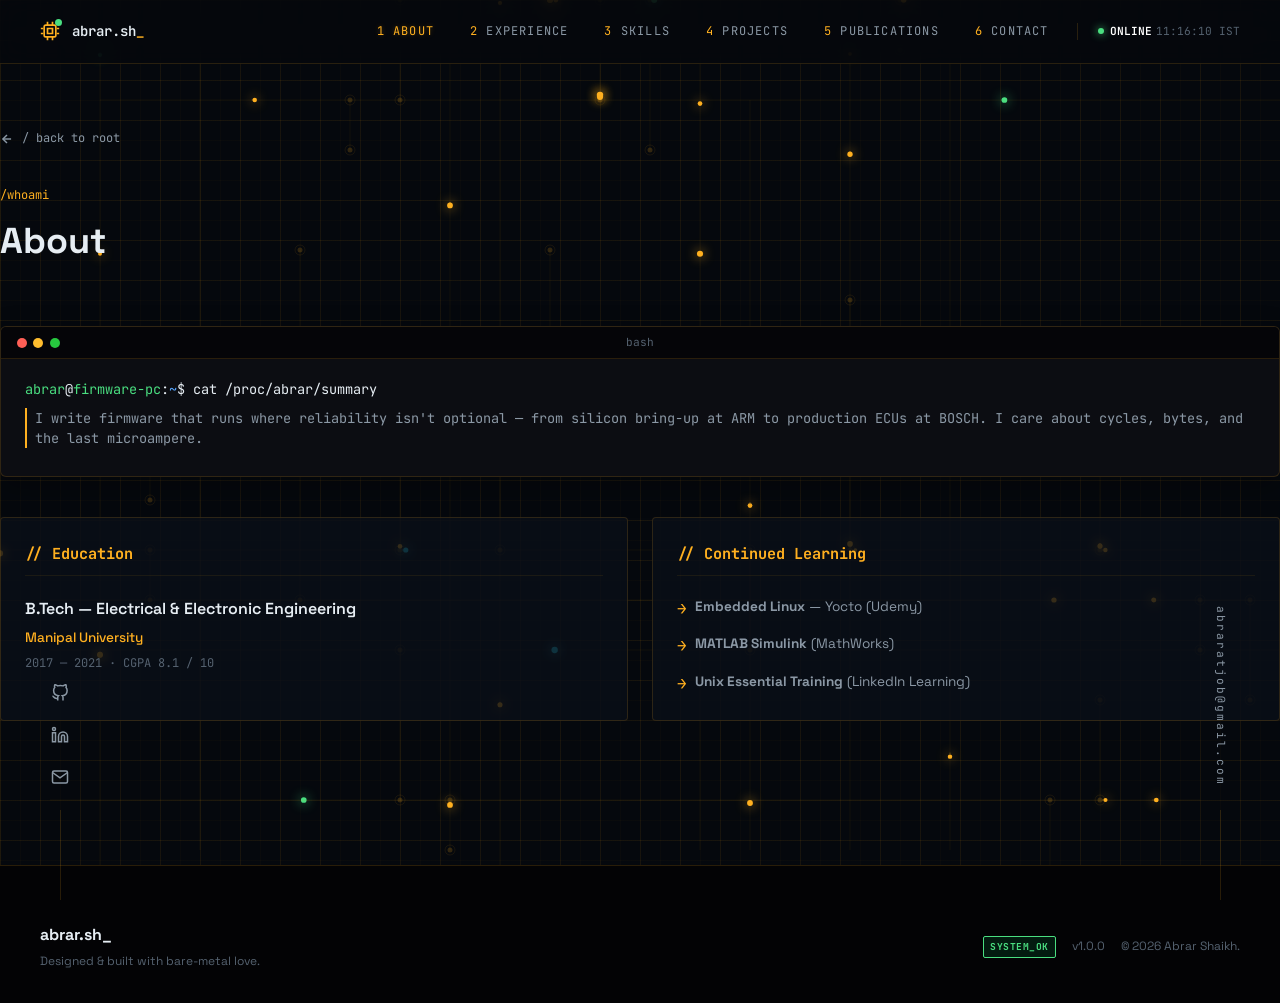
==== about.html @ f0fb4484 "Initial commit: Portfolio website for Abrar Shaikh - Semiconductor-themed dark portfolio with amber/" ====
<!DOCTYPE html>
<html lang="en">
<head>
    <meta charset="UTF-8">
    <meta name="viewport" content="width=device-width, initial-scale=1.0">
    <title>About | Abrar Shaikh</title>
    <!-- Google Fonts -->
    <link rel="preconnect" href="https://fonts.googleapis.com">
    <link rel="preconnect" href="https://fonts.gstatic.com" crossorigin>
    <link href="https://fonts.googleapis.com/css2?family=JetBrains+Mono:wght@300;400;500;600;700&family=Space+Grotesk:wght@300;400;500;600;700&display=swap" rel="stylesheet">
    <link rel="stylesheet" href="styles.css">
</head>
<body class="dark-theme">
    <!-- Full-Screen Semiconductor Canvas Background -->
    <canvas id="background-canvas"></canvas>
    <div class="grid-overlay"></div>
    <div class="pcb-grid-fine"></div>

    <!-- Status Bar -->
    <div class="status-bar">
        <div class="status-left">
            <span class="pulse-led green"></span>
            <span>SYSTEM STATUS: RUNNING (CORE_VERIFY_OK)</span>
        </div>
        <div class="status-right">
            <span>ARM_ARCH_CORTEX_V10A: ACTIVE</span>
        </div>
    </div>

    <!-- Pinned Side Panels (GitHub / LinkedIn / Email) -->
    <div class="social-side-panel left">
        <a href="https://github.com/AbrarShaikh" target="_blank" rel="noopener noreferrer" title="GitHub">
            <svg viewBox="0 0 24 24" fill="none" stroke="currentColor" stroke-width="2"><path d="M9 19c-5 1.5-5-2.5-7-3m14 6v-3.87a3.37 3.37 0 0 0-.94-2.61c3.14-.35 6.44-1.54 6.44-7A5.44 5.44 0 0 0 20 4.77 5.07 5.07 0 0 0 19.91 1S18.73.65 16 2.48a13.38 13.38 0 0 0-7 0C6.27.65 5.09 1 5.09 1A5.07 5.07 0 0 0 5 4.77a5.44 5.44 0 0 0-1.5 3.78c0 5.42 3.3 6.61 6.44 7A3.37 3.37 0 0 0 9 18.13V22"></path></svg>
        </a>
        <a href="https://www.linkedin.com/in/abrar-shaikh-m/" target="_blank" rel="noopener noreferrer" title="LinkedIn">
            <svg viewBox="0 0 24 24" fill="none" stroke="currentColor" stroke-width="2"><path d="M16 8a6 6 0 0 1 6 6v7h-4v-7a2 2 0 0 0-2-2 2 2 0 0 0-2 2v7h-4v-7a6 6 0 0 1 6-6z"></path><rect x="2" y="9" width="4" height="12"></rect><circle cx="4" cy="4" r="2"></circle></svg>
        </a>
        <a href="mailto:abraratjob@gmail.com" title="Email">
            <svg viewBox="0 0 24 24" fill="none" stroke="currentColor" stroke-width="2"><path d="M4 4h16c1.1 0 2 .9 2 2v12c0 1.1-.9 2-2 2H4c-1.1 0-2-.9-2-2V6c0-1.1.9-2 2-2z"></path><polyline points="22,6 12,13 2,6"></polyline></svg>
        </a>
        <div class="vertical-line"></div>
    </div>
    <div class="social-side-panel right">
        <a href="mailto:abraratjob@gmail.com" class="vertical-text">abraratjob@gmail.com</a>
        <div class="vertical-line"></div>
    </div>

    <!-- Sticky Navbar -->
    <header class="navbar">
        <div class="nav-container">
            <a href="index.html" class="nav-logo">
                <span class="logo-icon-wrap">
                    <svg class="logo-icon" width="20" height="20" viewBox="0 0 24 24" fill="none" stroke="currentColor" stroke-width="2" style="color: var(--accent-gold);">
                        <rect x="5" y="5" width="14" height="14" rx="2"></rect>
                        <path d="M9 9h6v6H9z"></path>
                        <path d="M9 1v4M15 1v4M9 19v4M15 19v4M20 9h3M20 15h3M1 9h3M1 15h3"></path>
                    </svg>
                </span>
                <span>abrar.sh<span class="underscore-blink">_</span></span>
            </a>
            
            <nav class="nav-links">
                <a href="about.html" class="active"><span class="nav-num">1</span> ABOUT</a>
                <a href="experience.html"><span class="nav-num">2</span> EXPERIENCE</a>
                <a href="skills.html"><span class="nav-num">3</span> SKILLS</a>
                <a href="projects.html"><span class="nav-num">4</span> PROJECTS</a>
                <a href="publications.html"><span class="nav-num">5</span> PUBLICATIONS</a>
                <a href="contact.html"><span class="nav-num">6</span> CONTACT</a>
                <div class="nav-status">
                    <span class="pulse-led green" style="width:6px; height:6px;"></span>
                    <span style="font-weight:600; color: #ffffff;">ONLINE</span>
                </div>
                <span class="nav-clock" id="nav-clock">00:00:00 IST</span>
            </nav>

            <button class="mobile-menu-toggle" id="mobile-toggle" aria-label="Toggle Menu">
                <span></span>
                <span></span>
                <span></span>
            </button>
        </div>
    </header>

    <!-- Mobile Navigation Drawer -->
    <div class="mobile-drawer" id="mobile-drawer">
        <nav class="mobile-nav-links">
            <a href="about.html" class="active"><span class="nav-num">1</span> ABOUT</a>
            <a href="experience.html"><span class="nav-num">2</span> EXPERIENCE</a>
            <a href="skills.html"><span class="nav-num">3</span> SKILLS</a>
            <a href="projects.html"><span class="nav-num">4</span> PROJECTS</a>
            <a href="publications.html"><span class="nav-num">5</span> PUBLICATIONS</a>
            <a href="contact.html"><span class="nav-num">6</span> CONTACT</a>
        </nav>
    </div>

    <!-- Main Container -->
    <main class="container section-padding">
        <!-- Back Link -->
        <div class="back-link-container">
            <a href="index.html" class="back-link">
                <!-- Arrow Left SVG -->
                <svg class="back-icon" width="14" height="14" viewBox="0 0 24 24" fill="none" stroke="currentColor" stroke-width="2.5"><line x1="19" y1="12" x2="5" y2="12"></line><polyline points="12 19 5 12 12 5"></polyline></svg>
                <span>/ back to root</span>
            </a>
        </div>

        <div class="page-header">
            <span class="page-tag">/whoami</span>
            <h1 class="page-title">About</h1>
        </div>

        <!-- Terminal Bio -->
        <div class="terminal-panel">
            <div class="terminal-header">
                <div class="terminal-buttons">
                    <span class="terminal-btn close"></span>
                    <span class="terminal-btn minimize"></span>
                    <span class="terminal-btn expand"></span>
                </div>
                <span class="terminal-title">bash</span>
            </div>
            <div class="terminal-body">
                <div class="terminal-line prompt">
                    <span class="usr">abrar</span>@<span class="host">firmware-pc</span>:<span class="dir">~</span>$ cat /proc/abrar/summary
                </div>
                <div class="terminal-line output">
                    I write firmware that runs where reliability isn't optional — from silicon bring-up at ARM to production ECUs at BOSCH. I care about cycles, bytes, and the last microampere.
                </div>
            </div>
        </div>

        <!-- Grid for Education and Continued Learning -->
        <div class="about-grid">
            <!-- Education -->
            <div class="about-card">
                <h3 class="about-card-title">// Education</h3>
                <div class="about-card-body">
                    <div class="edu-item">
                        <div class="edu-degree">B.Tech — Electrical & Electronic Engineering</div>
                        <div class="edu-university">Manipal University</div>
                        <div class="edu-meta">2017 — 2021 · CGPA 8.1 / 10</div>
                    </div>
                </div>
            </div>

            <!-- Continued Learning -->
            <div class="about-card">
                <h3 class="about-card-title">// Continued Learning</h3>
                <div class="about-card-body">
                    <ul class="learning-list">
                        <li>
                            <span class="list-bullet">→</span>
                            <span class="list-text"><strong>Embedded Linux</strong> — Yocto (Udemy)</span>
                        </li>
                        <li>
                            <span class="list-bullet">→</span>
                            <span class="list-text"><strong>MATLAB Simulink</strong> (MathWorks)</span>
                        </li>
                        <li>
                            <span class="list-bullet">→</span>
                            <span class="list-text"><strong>Unix Essential Training</strong> (LinkedIn Learning)</span>
                        </li>
                    </ul>
                </div>
            </div>
        </div>
    </main>

    <!-- Footer -->
    <footer class="site-footer">
        <div class="container footer-container">
            <div>
                <span class="footer-logo">abrar.sh_</span>
                <p style="margin-top: 0.25rem;">Designed & built with bare-metal love.</p>
            </div>
            <div class="footer-status-group">
                <span class="footer-status-badge">SYSTEM_OK</span>
                <span>v1.0.0</span>
                <p>&copy; 2026 Abrar Shaikh.</p>
            </div>
        </div>
    </footer>

    <!-- Scripts -->
    <script src="app.js"></script>
</body>
</html>
---- styles.css ----
/* Abrar Shaikh - Exact replica theme stylesheet */

:root {
    /* ── Core Backgrounds ── */
    --bg-primary: #05080d;
    --bg-secondary: #0a0f18;
    --bg-tertiary: #0f1826;
    --bg-panel: linear-gradient(180deg, var(--bg-secondary) 0%, var(--bg-primary) 100%);
    --bg-card: rgba(10, 15, 24, 0.82);
    --bg-card-hover: rgba(15, 24, 38, 0.95);
    --grid-line: rgba(255, 176, 32, 0.06);

    /* ── Border System ── */
    --border-color: rgba(255, 176, 32, 0.15);
    --border-color-hover: rgba(255, 176, 32, 0.35);
    --border-line: rgba(255, 176, 32, 0.15);
    --border-line-strong: rgba(255, 176, 32, 0.35);

    /* ── Text ── */
    --text-primary: #e6edf3;
    --text-secondary: #8b98a5;
    --text-muted: #556270;
    --text-muted-dim: #394552;

    /* ── Accent: Amber / Gold (primary) ── */
    --accent-amber: #ffb020;          /* reference alias */
    --accent-gold: #ffb020;           /* legacy alias (same value) */
    --accent-gold-glow: rgba(255, 176, 32, 0.30);
    --accent-amber-glow: rgba(255, 176, 32, 0.30);

    /* ── Accent: Green (secondary) ── */
    --accent-green: #4ade80;          /* reference uses tailwind green-400 */
    --accent-green-glow: rgba(74, 222, 128, 0.25);
    --accent-cyan: #22d3ee;
    --accent-red: #ff3b30;

    /* ── Fonts ── */
    --font-heading: 'Space Grotesk', -apple-system, BlinkMacSystemFont, sans-serif;
    --font-body: 'Space Grotesk', -apple-system, BlinkMacSystemFont, sans-serif;
    --font-mono: 'JetBrains Mono', monospace;

    /* ── Layout ── */
    --nav-height: 70px;
    --status-height: 32px;
    --transition-speed: 0.2s;
}

/* Global Reset */
*, *::before, *::after {
    box-sizing: border-box;
    margin: 0;
    padding: 0;
}

html {
    scroll-behavior: smooth;
    font-size: 16px;
    -webkit-text-size-adjust: 100%;
}

body {
    background-color: var(--bg-primary);
    color: var(--text-primary);
    font-family: var(--font-body);
    line-height: 1.6;
    overflow-x: hidden;
    min-height: 100vh;
    -webkit-font-smoothing: antialiased;
    -moz-osx-font-smoothing: grayscale;
}

/* Match the target's reset: links inherit typography without browser underlines. */
a {
    color: inherit;
    text-decoration: inherit;
}

/* Background Canvas */
#background-canvas {
    position: fixed;
    top: 0;
    left: 0;
    width: 100vw;
    height: 100vh;
    z-index: -2;
    pointer-events: none;
    background-color: var(--bg-primary);
}

/* PCB dual-layer grid (matches reference) */
.grid-overlay,
.pcb-grid {
    position: fixed;
    top: 0;
    left: 0;
    width: 100%;
    height: 100%;
    background-image:
        linear-gradient(to right, var(--grid-line) 1px, transparent 1px),
        linear-gradient(to bottom, var(--grid-line) 1px, transparent 1px);
    background-size: 40px 40px;
    z-index: -1;
    pointer-events: none;
}

.pcb-grid-fine {
    position: fixed;
    top: 0;
    left: 0;
    width: 100%;
    height: 100%;
    background-image:
        linear-gradient(to right,  rgba(255, 176, 32, 0.022) 1px, transparent 1px),
        linear-gradient(to bottom, rgba(255, 176, 32, 0.022) 1px, transparent 1px);
    background-size: 20px 20px;
    z-index: -1;
    pointer-events: none;
}

/* Container */
.container {
    width: 100%;
    max-width: 1280px;
    margin: 0 auto;
    padding: 0 1.5rem;
    position: relative;
    z-index: 10;
}

@media (min-width: 1024px) {
    .container {
        padding-left: 2.5rem;
        padding-right: 2.5rem;
    }
}

.section-padding {
    padding: 4rem 0;
}

/* Header Status Bar */
.status-bar {
    display: none;
    height: var(--status-height);
    background-color: #030305;
    border-bottom: 1px solid var(--border-color);
    justify-content: space-between;
    align-items: center;
    padding: 0 1.5rem;
    font-family: var(--font-mono);
    font-size: 0.65rem;
    color: var(--text-secondary);
    position: relative;
    z-index: 1000;
}

.status-left, .status-right {
    display: flex;
    align-items: center;
    gap: 0.5rem;
}

.pulse-led {
    width: 7px;
    height: 7px;
    border-radius: 50%;
    display: inline-block;
}

.pulse-led.green {
    background-color: var(--accent-green);
    box-shadow: 0 0 8px var(--accent-green);
    animation: led-pulse 2s infinite ease-in-out;
}

@keyframes led-pulse {
    0%, 100% { opacity: 0.5; }
    50% { opacity: 1; }
}

/* Navbar */
.navbar {
    position: sticky;
    top: 0;
    width: 100%;
    height: 4rem;
    background-color: rgba(5, 8, 13, 0.82);
    backdrop-filter: blur(12px);
    -webkit-backdrop-filter: blur(12px);
    border-bottom: 1px solid var(--border-color);
    z-index: 999;
}

.nav-container {
    max-width: 1280px;
    height: 100%;
    margin: 0 auto;
    padding: 0 1.5rem;
    display: flex;
    justify-content: space-between;
    align-items: center;
}

@media (min-width: 1024px) {
    .nav-container {
        padding-left: 2.5rem;
        padding-right: 2.5rem;
    }
}

.nav-logo {
    display: flex;
    align-items: center;
    gap: 0.75rem;
    font-family: var(--font-mono);
    font-size: 0.875rem;
    font-weight: 600;
    letter-spacing: 0;
    color: var(--text-primary);
}

.nav-logo-img {
    height: 32px;
    width: auto;
}

/* ── Logo Icon Animation ── */
.logo-icon-wrap {
    display: flex;
    align-items: center;
    justify-content: center;
    position: relative;
}

/* Green dot at upper right corner */
.logo-icon-wrap::before {
    content: '';
    position: absolute;
    top: -2px;
    right: -2px;
    width: 7px;
    height: 7px;
    background-color: var(--accent-green);
    border-radius: 50%;
    animation: green-dot-pulse 1.5s steps(1) infinite;
    z-index: 2;
}

@keyframes green-dot-pulse {
    0%, 32% {
        opacity: 0.2;
        box-shadow: 0 0 2px rgba(74, 222, 128, 0.2);
    }
    33%, 65% {
        opacity: 0.6;
        box-shadow: 0 0 8px rgba(74, 222, 128, 0.5);
    }
    66%, 100% {
        opacity: 1;
        box-shadow: 0 0 14px rgba(74, 222, 128, 0.9), 0 0 22px rgba(74, 222, 128, 0.5);
    }
}

.logo-icon-wrap .logo-icon {
    position: relative;
    z-index: 1;
}

/* ── Underscore 3-step blink animation ── */
.nav-logo .underscore-blink {
    color: var(--accent-gold);
    animation: underscore-blink 1.5s steps(1) infinite;
}

@keyframes underscore-blink {
    0%, 32% {
        opacity: 0.2;
        text-shadow: none;
    }
    33%, 65% {
        opacity: 0.6;
        text-shadow: 0 0 6px rgba(255, 176, 32, 0.4);
    }
    66%, 100% {
        opacity: 1;
        text-shadow: 0 0 10px rgba(255, 176, 32, 0.7), 0 0 18px rgba(255, 176, 32, 0.3);
    }
}

.logo-icon {
    color: var(--accent-gold);
}

.nav-logo .highlight {
    color: var(--accent-gold);
}

.nav-links {
    display: flex;
    gap: 0.25rem;
    align-items: center;
}

.nav-links a {
    font-family: var(--font-mono);
    font-size: 0.75rem;
    letter-spacing: 0.1em;
    padding: 0.5rem 1rem;
    color: var(--text-secondary);
    transition: color var(--transition-speed);
}

.nav-links a:hover, .nav-links a.active {
    color: var(--accent-gold);
    text-shadow: 0 0 5px var(--accent-gold-glow);
}

.nav-num {
    color: var(--accent-gold);
}

.nav-status {
    display: flex;
    align-items: center;
    gap: 0.4rem;
    font-family: var(--font-mono);
    font-size: 0.7rem;
    color: var(--text-secondary);
    border-left: 1px solid var(--border-color);
    padding-left: 1.25rem;
    margin-left: 0.5rem;
}

.nav-clock {
    font-family: var(--font-mono);
    font-size: 0.7rem;
    color: var(--text-muted);
}

@media (max-width: 850px) {
    .nav-status, .nav-clock {
        display: none;
    }
}

.mobile-menu-toggle {
    display: none;
    flex-direction: column;
    justify-content: space-between;
    width: 20px;
    height: 14px;
    background: transparent;
    border: none;
    cursor: pointer;
    z-index: 1001;
}

.mobile-menu-toggle span {
    width: 100%;
    height: 2px;
    background-color: var(--text-primary);
}

@media (max-width: 768px) {
    .mobile-menu-toggle {
        display: flex;
    }
    .nav-links {
        display: none;
    }
}

.mobile-drawer {
    position: fixed;
    top: var(--nav-height);
    left: 0;
    width: 100%;
    height: calc(100vh - var(--nav-height));
    background-color: var(--bg-primary);
    border-bottom: 1px solid var(--border-color);
    z-index: 998;
    transform: translateY(-100%);
    opacity: 0;
    pointer-events: none;
    transition: transform var(--transition-speed) ease, opacity var(--transition-speed) ease;
    padding: 2rem 1.5rem;
}

.mobile-drawer.open {
    transform: translateY(0);
    opacity: 1;
    pointer-events: auto;
}

.mobile-nav-links {
    display: flex;
    flex-direction: column;
    gap: 1.5rem;
}

.mobile-nav-links a {
    font-family: var(--font-mono);
    font-size: 1.1rem;
    color: var(--text-secondary);
}

.mobile-nav-links a:hover {
    color: var(--accent-gold);
}

/* Landing Page Hero (Concise & Replica) */
.hero-layout {
    display: grid;
    grid-template-columns: 1.2fr 1fr;
    gap: 2.5rem;
    align-items: center;
    margin-top: 3rem;
}

@media (max-width: 992px) {
    .hero-layout {
        grid-template-columns: 1fr;
        gap: 3rem;
    }
}

.boot-loader-line {
    font-family: var(--font-mono);
    font-size: 0.85rem;
    color: var(--accent-green);
    margin-bottom: 0.75rem;
}

.location-tag {
    font-family: var(--font-mono);
    font-size: 0.75rem;
    color: var(--text-muted);
    margin-bottom: 1rem;
    letter-spacing: 0.5px;
}

.profile-title-large {
    font-family: var(--font-heading);
    font-size: 4.5rem;
    font-weight: 700;
    line-height: 0.95;
    margin-bottom: 1rem;
    letter-spacing: -1.5px;
}

@media (max-width: 768px) {
    .profile-title-large {
        font-size: 3.5rem;
    }
}

.profile-title-large span.highlight-gold {
    color: var(--accent-gold);
    text-shadow: 0 0 15px rgba(255, 176, 0, 0.15);
}

.profile-subtext {
    font-size: 1.125rem;
    color: var(--text-secondary);
    line-height: 1.75rem;
    margin-bottom: 2rem;
    max-width: 580px;
}

.profile-subtext span.highlight-white {
    color: var(--accent-amber);
    font-weight: 400;
}

.profile-subtext span.highlight-green {
    color: var(--accent-green);
}

/* Buttons */
.cta-group {
    display: flex;
    gap: 1rem;
    align-items: center;
    margin-bottom: 2.5rem;
}

.btn-solid-gold {
    background-color: var(--accent-gold);
    color: var(--bg-primary);
    border: none;
    border-radius: 0;
    padding: 0.75rem 1.5rem;
    font-family: var(--font-mono);
    font-size: 13px;
    font-weight: 600;
    cursor: pointer;
    display: inline-flex;
    align-items: center;
    gap: 10px;
    letter-spacing: 1px;
    text-transform: uppercase;
    clip-path: polygon(0 0, calc(100% - 10px) 0, 100% 10px, 100% 100%, 10px 100%, 0 calc(100% - 10px));
    transition: all 0.3s;
}

.btn-solid-gold:hover {
    transform: translateY(-2px);
    box-shadow: 0 6px 18px rgba(255, 176, 0, 0.5);
    background-color: #ffbe26;
}

.btn-outline-gold {
    background-color: transparent;
    color: var(--accent-amber);
    border: 1px solid var(--border-line-strong);
    border-radius: 0;
    padding: 0.75rem 1.5rem;
    font-family: var(--font-mono);
    font-size: 13px;
    font-weight: 500;
    cursor: pointer;
    display: inline-flex;
    align-items: center;
    gap: 10px;
    letter-spacing: 1px;
    text-transform: uppercase;
    transition: all 0.3s;
}

.btn-outline-gold:hover {
    background-color: rgba(255, 176, 0, 0.05);
    transform: translateY(-2px);
}

.hero-socials {
    display: flex;
    gap: 1.25rem;
}

.hero-socials a {
    color: var(--text-secondary);
    display: flex;
    align-items: center;
    justify-content: center;
    transition: color var(--transition-speed);
}

.hero-socials a:hover {
    color: var(--accent-gold);
}

.hero-socials svg {
    width: 18px;
    height: 18px;
}

/* Landing metrics grid */
.metrics-row {
    display: flex;
    gap: 2rem;
    margin-top: 3.5rem;
    border-top: 1px solid var(--border-color);
    padding-top: 2rem;
    flex-wrap: wrap;
}

.metric-item {
    flex: 1;
    min-width: 110px;
}

.metric-num {
    font-family: var(--font-mono);
    font-size: 1.5rem;
    font-weight: 700;
    color: var(--accent-gold);
    margin-bottom: 0.25rem;
    display: block;
}

.metric-label {
    font-family: var(--font-mono);
    font-size: 9px;
    color: var(--text-secondary);
    text-transform: uppercase;
    letter-spacing: 1px;
    line-height: 1.3;
    display: block;
}

/* Right Column: Semiconductor Canvas Slot */
.chip-visualizer-container {
    width: 100%;
    height: 360px;
    display: flex;
    align-items: center;
    justify-content: center;
    position: relative;
}

#chip-canvas {
    width: 100%;
    height: 100%;
}

/* Explore Card Deck Section */
.explore-section {
    margin-top: 5rem;
    border-top: 0;
    padding-top: 0;
}

.explore-title {
    font-family: var(--font-mono);
    font-size: 0.8rem;
    color: var(--accent-gold);
    margin-bottom: 1.5rem;
    letter-spacing: 1px;
}

.explore-grid {
    display: grid;
    grid-template-columns: repeat(6, 1fr);
    gap: 0.75rem;
}

@media (max-width: 992px) {
    .explore-grid {
        grid-template-columns: repeat(3, 1fr);
    }
}

@media (max-width: 600px) {
    .explore-grid {
        grid-template-columns: 1fr 1fr;
    }
}

.explore-card {
    background-color: var(--bg-card);
    border: 1px solid var(--border-color);
    border-radius: 4px;
    padding: 1.25rem 1rem;
    transition: all var(--transition-speed) ease;
    display: flex;
    flex-direction: column;
    gap: 0.5rem;
    cursor: pointer;
}

.explore-card:hover {
    border-color: var(--accent-gold);
    background-color: var(--bg-card-hover);
    transform: translateY(-3px);
    box-shadow: 0 6px 16px rgba(255, 176, 0, 0.05);
}

.card-num {
    font-family: var(--font-mono);
    font-size: 10px;
    color: var(--accent-gold);
}

.card-icon {
    width: 14px;
    height: 14px;
    color: var(--text-muted);
}

.card-title {
    font-family: var(--font-mono);
    font-size: 0.875rem;
    font-weight: 600;
}

.card-desc {
    font-family: var(--font-mono);
    font-size: 10px;
    color: var(--text-muted);
    line-height: 1.625;
}

/* Subpage Common Header */
.page-header {
    margin-bottom: 3.5rem;
}

.page-tag {
    font-family: var(--font-mono);
    font-size: 0.75rem;
    color: var(--accent-gold);
    display: block;
    margin-bottom: 0.5rem;
}

.page-title {
    font-size: 2.25rem;
}

/* Button general */
.btn {
    display: inline-flex;
    align-items: center;
    justify-content: center;
    padding: 0.6rem 1.25rem;
    font-family: var(--font-heading);
    font-size: 0.85rem;
    border-radius: 4px;
    cursor: pointer;
    transition: all 0.2s;
    border: none;
}

.btn-primary {
    background-color: var(--accent-gold);
    color: #030305;
    box-shadow: 0 4px 12px var(--accent-gold-glow);
    font-weight: 600;
}

.btn-primary:hover {
    transform: translateY(-2px);
    box-shadow: 0 6px 16px rgba(255, 176, 0, 0.4);
    background-color: #ffbe26;
}

.btn-secondary {
    background-color: transparent;
    color: #ffffff;
    border: 1px solid var(--border-color);
}

.btn-secondary:hover {
    background-color: var(--border-color);
    border-color: var(--accent-gold);
    transform: translateY(-2px);
}

/* Experience timeline */
.timeline {
    position: relative;
    max-width: 900px;
    margin: 0 auto;
}

.timeline::before {
    content: '';
    position: absolute;
    top: 0;
    bottom: 0;
    left: 120px;
    width: 1px;
    background-color: var(--border-color);
}

@media (max-width: 768px) {
    .timeline::before {
        left: 20px;
    }
}

.timeline-item {
    position: relative;
    margin-bottom: 3rem;
    display: flex;
    gap: 2.5rem;
}

@media (max-width: 768px) {
    .timeline-item {
        flex-direction: column;
        gap: 0.5rem;
        padding-left: 45px;
    }
}

.timeline-date {
    width: 100px;
    min-width: 100px;
    text-align: right;
    font-family: var(--font-mono);
    font-size: 0.75rem;
    color: var(--accent-gold);
    padding-top: 1.25rem;
}

@media (max-width: 768px) {
    .timeline-date {
        text-align: left;
        width: auto;
        min-width: 0;
    }
}

.timeline-dot {
    position: absolute;
    left: 116px;
    top: 1.35rem;
    width: 9px;
    height: 9px;
    border-radius: 50%;
    background-color: var(--bg-primary);
    border: 2px solid var(--accent-gold);
    box-shadow: 0 0 8px var(--accent-gold);
    z-index: 2;
}

@media (max-width: 768px) {
    .timeline-dot {
        left: 16px;
        top: 0.25rem;
    }
}

.timeline-content {
    flex: 1;
    background-color: var(--bg-card);
    border: 1px solid var(--border-color);
    border-radius: 4px;
    padding: 1.5rem;
    box-shadow: 0 4px 15px rgba(0, 0, 0, 0.1);
    transition: transform var(--transition-speed), border-color var(--transition-speed);
}

.timeline-content:hover {
    transform: translateY(-3px);
    border-color: var(--accent-gold);
    background-color: var(--bg-card-hover);
}

.timeline-header {
    display: flex;
    justify-content: space-between;
    border-bottom: 1px solid rgba(255, 255, 255, 0.05);
    padding-bottom: 0.75rem;
    margin-bottom: 1rem;
}

.timeline-role {
    font-size: 1.1rem;
    font-weight: 600;
}

.timeline-company {
    font-size: 0.85rem;
    color: var(--accent-gold);
    font-weight: 500;
}

.timeline-loc {
    font-family: var(--font-mono);
    font-size: 0.7rem;
    color: var(--accent-green);
}

.timeline-bullets {
    list-style-type: none;
    display: flex;
    flex-direction: column;
    gap: 0.5rem;
}

.timeline-bullets li {
    font-size: 0.85rem;
    color: var(--text-secondary);
    position: relative;
    padding-left: 1rem;
}

.timeline-bullets li::before {
    content: '→';
    position: absolute;
    left: 0;
    color: var(--accent-gold);
    font-family: var(--font-mono);
}

/* Education Box */
.edu-box {
    margin-top: 4rem;
    max-width: 900px;
    margin-left: auto;
    margin-right: auto;
}

.edu-box h3 {
    font-size: 1.2rem;
    margin-bottom: 1.5rem;
    border-bottom: 1px solid var(--border-color);
    padding-bottom: 0.5rem;
}

.edu-card {
    background-color: var(--bg-card);
    border: 1px solid var(--border-color);
    border-radius: 4px;
    padding: 1.5rem;
}

.edu-header {
    display: flex;
    justify-content: space-between;
    margin-bottom: 0.5rem;
}

.edu-degree {
    font-size: 1.05rem;
    font-weight: 600;
}

.edu-university {
    color: var(--accent-gold);
    font-weight: 500;
    font-size: 0.85rem;
}

.edu-date {
    font-family: var(--font-mono);
    font-size: 0.75rem;
    color: var(--accent-gold);
}

.edu-details {
    font-size: 0.8rem;
    color: var(--text-secondary);
}

/* Skills Filter Panel */
.skill-filters {
    display: flex;
    justify-content: center;
    gap: 0.75rem;
    margin-bottom: 3rem;
    flex-wrap: wrap;
}

.filter-btn {
    background-color: var(--bg-secondary);
    border: 1px solid var(--border-color);
    color: var(--text-secondary);
    padding: 0.45rem 1.15rem;
    border-radius: 4px;
    cursor: pointer;
    font-family: var(--font-mono);
    font-size: 0.75rem;
    transition: all 0.2s;
}

.filter-btn:hover, .filter-btn.active {
    background-color: var(--accent-gold);
    color: #030305;
    border-color: var(--accent-gold);
    box-shadow: 0 0 10px var(--accent-gold-glow);
}

.skills-grid {
    display: grid;
    grid-template-columns: repeat(auto-fill, minmax(340px, 1fr));
    gap: 1.25rem;
}

.skill-card {
    background-color: var(--bg-card);
    border: 1px solid var(--border-color);
    border-radius: 4px;
    padding: 1.5rem;
    transition: all var(--transition-speed) ease;
}

.skill-card:hover {
    border-color: var(--accent-gold);
    background-color: var(--bg-card-hover);
}

.skill-card-icon {
    width: 28px;
    height: 28px;
    color: var(--accent-gold);
    margin-bottom: 1rem;
}

.skill-card h3 {
    font-size: 1.05rem;
    margin-bottom: 0.75rem;
}

.skill-tags {
    display: flex;
    flex-wrap: wrap;
    gap: 0.4rem;
}

.skill-badge {
    font-family: var(--font-mono);
    font-size: 0.65rem;
    padding: 0.2rem 0.5rem;
    background-color: rgba(255, 255, 255, 0.02);
    border: 1px solid rgba(255, 255, 255, 0.04);
    border-radius: 3px;
    color: var(--text-secondary);
}

.skill-badge.highlight-glow {
    color: var(--accent-gold);
    border-color: rgba(255, 176, 0, 0.3);
    background-color: rgba(255, 176, 0, 0.02);
}

/* Projects grid (legacy, kept for compatibility) */
.projects-grid {
    display: grid;
    grid-template-columns: repeat(auto-fill, minmax(360px, 1fr));
    gap: 1.5rem;
}

/* ── Section Header (e.g. </> // 04) ── */
.section-header {
    display: flex;
    align-items: center;
    gap: 0.75rem;
    margin-bottom: 1rem;
}
.section-header-icon {
    font-family: var(--font-mono);
    font-size: 0.85rem;
    color: var(--accent-gold);
}
.section-header-num {
    font-family: var(--font-mono);
    font-size: 0.85rem;
    color: var(--accent-gold);
}
.section-header-line {
    flex: 1;
    height: 1px;
    background: var(--border-line-strong);
    max-width: 120px;
}

/* ── Page path label (e.g. /section_04/) ── */
.page-path-label {
    font-family: var(--font-mono);
    font-size: 0.7rem;
    color: var(--text-muted);
    text-align: right;
    margin-bottom: 0.5rem;
}

/* ── Entry Card (horizontal project/publication card) ── */
.entries-list {
    display: flex;
    flex-direction: column;
    gap: 1.5rem;
    margin-top: 1rem;
}

.entry-card {
    display: grid;
    grid-template-columns: 1fr 260px;
    gap: 1.5rem;
    background-color: var(--bg-card);
    border: 1px solid var(--border-color);
    border-radius: 4px;
    padding: 2rem 2rem;
    transition: border-color var(--transition-speed), background-color var(--transition-speed);
    position: relative;
}

.entry-card:hover {
    border-color: var(--accent-gold);
    background-color: var(--bg-card-hover);
}

@media (max-width: 900px) {
    .entry-card {
        grid-template-columns: 1fr;
    }
}

.entry-left {
    display: flex;
    flex-direction: column;
    gap: 0.5rem;
}

.entry-label {
    font-family: var(--font-mono);
    font-size: 0.7rem;
    color: var(--accent-gold);
    letter-spacing: 1px;
}

.entry-title {
    font-size: 1.75rem;
    font-weight: 700;
    color: var(--text-primary);
    line-height: 1.2;
}

/* ── Entry Title Link (GitHub) ── */
.entry-title-link {
    display: flex;
    align-items: center;
    gap: 0.5rem;
    text-decoration: none;
    transition: all 0.25s ease;
}

.entry-title-link .entry-title {
    transition: color 0.25s ease, text-shadow 0.25s ease;
}

.entry-title-link .entry-link-icon {
    width: 18px;
    height: 18px;
    opacity: 0;
    transform: translateX(-8px);
    transition: opacity 0.25s ease, transform 0.25s ease, color 0.25s ease;
    color: var(--accent-gold);
}

.entry-title-link:hover .entry-title {
    color: var(--accent-gold);
    text-shadow: 0 0 15px rgba(255, 176, 32, 0.3);
}

.entry-title-link:hover .entry-link-icon {
    opacity: 1;
    transform: translateX(0);
}

.entry-desc-green {
    font-family: var(--font-body);
    font-size: 0.9rem;
    color: var(--accent-green);
    margin-top: 0.25rem;
}

.entry-desc {
    font-size: 0.85rem;
    color: var(--text-secondary);
    line-height: 1.7;
    margin-top: 0.25rem;
}

.entry-tags {
    display: flex;
    flex-wrap: wrap;
    gap: 0.5rem;
    margin-top: 0.75rem;
}

.entry-tag {
    font-family: var(--font-mono);
    font-size: 0.65rem;
    padding: 0.3rem 0.7rem;
    background-color: transparent;
    border: 1px solid var(--accent-gold);
    border-radius: 3px;
    color: #ffffff;
    transition: all 0.25s ease;
    cursor: default;
}

.entry-tag:hover {
    background-color: rgba(255, 176, 32, 0.12);
    border-color: #ffbe26;
    color: #ffffff;
    text-shadow: 0 0 6px rgba(255, 176, 32, 0.4);
    box-shadow: 0 0 10px rgba(255, 176, 32, 0.15), inset 0 0 6px rgba(255, 176, 32, 0.08);
    transform: translateY(-1px);
}

/* ── Entry Right (stat/visual area) ── */
.entry-right {
    display: flex;
    flex-direction: column;
    align-items: center;
    justify-content: center;
    position: relative;
    min-height: 120px;
}

.entry-stat-number {
    font-family: var(--font-mono);
    font-size: 2.75rem;
    font-weight: 700;
    color: var(--accent-gold);
    text-shadow: 0 0 30px rgba(255, 176, 32, 0.3);
    line-height: 1;
}

.entry-stat-number.green {
    color: var(--accent-green);
    text-shadow: 0 0 30px rgba(74, 222, 128, 0.3);
}

.entry-stat-label {
    font-family: var(--font-mono);
    font-size: 0.6rem;
    color: var(--text-muted);
    letter-spacing: 2px;
    text-transform: uppercase;
    margin-top: 0.35rem;
}

.entry-stat-sub {
    font-family: var(--font-mono);
    font-size: 1.1rem;
    color: var(--accent-gold);
    margin-top: 0.1rem;
}

/* ── Journal Link (hover animation) ── */
.journal-link {
    color: var(--accent-green);
    text-decoration: none;
    position: relative;
    font-weight: 500;
    transition: color 0.3s ease, text-shadow 0.3s ease;
}

.journal-link::after {
    content: '';
    position: absolute;
    bottom: -2px;
    left: 0;
    width: 0;
    height: 1px;
    background-color: var(--accent-green);
    transition: width 0.3s ease;
}

.journal-link:hover {
    color: #6ee7a0;
    text-shadow: 0 0 8px rgba(74, 222, 128, 0.5), 0 0 20px rgba(74, 222, 128, 0.2);
}

.journal-link:hover::after {
    width: 100%;
}

/* Small sparkline/chart placeholder in entry-right */
.entry-sparkline {
    width: 160px;
    height: 50px;
    margin-bottom: 0.5rem;
    opacity: 0.5;
}

.project-card {
    background-color: var(--bg-card);
    border: 1px solid var(--border-color);
    border-radius: 4px;
    padding: 1.5rem;
    display: flex;
    flex-direction: column;
    height: 100%;
    transition: all var(--transition-speed) ease;
}

.project-card:hover {
    border-color: var(--accent-gold);
    background-color: var(--bg-card-hover);
    transform: translateY(-3px);
}

.project-header {
    display: flex;
    justify-content: space-between;
    align-items: center;
    margin-bottom: 1rem;
}

.project-icon {
    width: 28px;
    height: 28px;
    color: var(--accent-gold);
}

.project-date {
    font-family: var(--font-mono);
    font-size: 0.65rem;
    color: var(--text-muted);
}

.project-title {
    font-size: 1.15rem;
    margin-bottom: 0.5rem;
}

.project-desc {
    font-size: 0.8rem;
    color: var(--text-secondary);
    margin-bottom: 1rem;
}

.project-details {
    margin-bottom: 1.25rem;
    flex: 1;
}

.project-details ul {
    list-style: none;
    display: flex;
    flex-direction: column;
    gap: 0.4rem;
}

.project-details li {
    font-size: 0.8rem;
    color: var(--text-secondary);
    position: relative;
    padding-left: 0.85rem;
}

.project-details li::before {
    content: '▪';
    position: absolute;
    left: 0;
    color: var(--accent-gold);
    font-size: 0.5rem;
    top: 1px;
}

.project-footer {
    display: flex;
    justify-content: space-between;
    align-items: center;
    border-top: 1px solid rgba(255, 255, 255, 0.05);
    padding-top: 1rem;
}

.project-tech {
    display: flex;
    flex-wrap: wrap;
    gap: 0.35rem;
}

.project-tech span {
    font-family: var(--font-mono);
    font-size: 0.6rem;
    background-color: rgba(255, 255, 255, 0.02);
    border: 1px solid rgba(255, 255, 255, 0.04);
    padding: 0.15rem 0.35rem;
    border-radius: 2px;
    color: var(--text-secondary);
}

.project-link {
    display: inline-flex;
    align-items: center;
    gap: 0.35rem;
    font-family: var(--font-mono);
    font-size: 0.7rem;
    color: var(--text-secondary);
    transition: color 0.2s;
}

.project-link svg {
    width: 14px;
    height: 14px;
}

.project-link:hover {
    color: var(--accent-gold);
}

/* Oscilloscope / Dashboard */
.dashboard-grid {
    display: grid;
    grid-template-columns: 1.8fr 1fr;
    gap: 1.5rem;
}

@media (max-width: 992px) {
    .dashboard-grid {
        grid-template-columns: 1fr;
    }
}

.oscilloscope-card {
    background-color: #030406;
    border: 1px solid var(--border-color);
    border-radius: 4px;
    display: flex;
    flex-direction: column;
    overflow: hidden;
}

.scope-header {
    height: 40px;
    background-color: #08090d;
    border-bottom: 1px solid var(--border-color);
    display: flex;
    justify-content: space-between;
    align-items: center;
    padding: 0 1rem;
    font-family: var(--font-mono);
    font-size: 0.75rem;
}

.scope-status {
    display: flex;
    align-items: center;
    gap: 0.4rem;
}

.scope-status-text {
    color: var(--accent-gold);
}

.scope-freq-display {
    color: var(--accent-gold);
}

.canvas-container {
    background-color: #010204;
    position: relative;
    width: 100%;
    height: 320px;
}

#oscilloscope-canvas {
    position: absolute;
    top: 0;
    left: 0;
    width: 100%;
    height: 100%;
}

.scope-footer {
    height: 32px;
    background-color: #08090d;
    border-top: 1px solid var(--border-color);
    display: flex;
    justify-content: space-between;
    align-items: center;
    padding: 0 1rem;
    font-family: var(--font-mono);
    font-size: 0.65rem;
    color: var(--text-muted);
}

.dashboard-sidebar {
    display: flex;
    flex-direction: column;
    gap: 1.25rem;
}

.control-panel, .register-panel {
    background-color: var(--bg-card);
    border: 1px solid var(--border-color);
    border-radius: 4px;
    padding: 1.25rem;
}

.control-panel h3, .register-panel h3 {
    font-size: 0.95rem;
    margin-bottom: 0.75rem;
    border-bottom: 1px solid rgba(255, 255, 255, 0.05);
    padding-bottom: 0.4rem;
}

.control-group {
    margin-bottom: 1rem;
}

.control-group label {
    display: block;
    font-family: var(--font-mono);
    font-size: 0.7rem;
    color: var(--text-secondary);
    margin-bottom: 0.35rem;
}

.scope-select {
    width: 100%;
    background-color: #030406;
    color: var(--text-primary);
    border: 1px solid var(--border-color);
    padding: 0.45rem;
    border-radius: 4px;
    font-family: var(--font-body);
    font-size: 0.8rem;
    outline: none;
    cursor: pointer;
}

.control-row {
    display: grid;
    grid-template-columns: 1fr 1fr;
    gap: 0.75rem;
}

.scope-slider {
    width: 100%;
    -webkit-appearance: none;
    appearance: none;
    height: 4px;
    border-radius: 2px;
    background: #14161f;
    outline: none;
}

.scope-slider::-webkit-slider-thumb {
    -webkit-appearance: none;
    appearance: none;
    width: 12px;
    height: 12px;
    border-radius: 50%;
    background: var(--accent-gold);
    cursor: pointer;
    box-shadow: 0 0 4px var(--accent-gold);
}

.control-actions {
    display: flex;
    gap: 0.5rem;
}

.btn-small {
    padding: 0.35rem 0.75rem;
    font-size: 0.7rem;
    flex: 1;
}

.register-header {
    display: flex;
    justify-content: space-between;
    align-items: center;
}

.register-state {
    font-family: var(--font-mono);
    font-size: 0.6rem;
    color: var(--accent-green);
    background-color: rgba(0, 230, 118, 0.1);
    padding: 0.05rem 0.3rem;
    border-radius: 2px;
    border: 1px solid rgba(0, 230, 118, 0.15);
}

.register-grid {
    display: grid;
    grid-template-columns: 1fr 1fr;
    gap: 0.5rem;
    margin-top: 1rem;
}

.reg-item {
    background-color: #030406;
    border: 1px solid rgba(255, 255, 255, 0.02);
    border-radius: 4px;
    padding: 0.4rem 0.6rem;
    display: flex;
    flex-direction: column;
    gap: 0.1rem;
}

.reg-name {
    font-family: var(--font-mono);
    font-size: 0.6rem;
    color: var(--text-muted);
}

.reg-val {
    font-family: var(--font-mono);
    font-size: 0.8rem;
    color: var(--accent-green);
    transition: color 0.1s;
}

.reg-val.changed {
    color: var(--accent-gold);
    text-shadow: 0 0 6px var(--accent-gold-glow);
}

/* Contact page COM monitor */
.contact-grid {
    display: grid;
    grid-template-columns: 1fr 1.1fr;
    gap: 1.5rem;
}

@media (max-width: 992px) {
    .contact-grid {
        grid-template-columns: 1fr;
    }
}

.serial-console-card {
    background-color: var(--bg-card);
    border: 1px solid var(--border-color);
    border-radius: 4px;
    overflow: hidden;
}

.console-tab-header {
    height: 36px;
    background-color: #08090d;
    border-bottom: 1px solid rgba(255, 176, 0, 0.1);
    display: flex;
    align-items: center;
    padding: 0 1rem;
    justify-content: space-between;
}

.console-dot-group {
    display: flex;
    gap: 0.35rem;
}

.console-dot-group .dot {
    width: 7px;
    height: 7px;
    border-radius: 50%;
}

.console-dot-group .dot.red { background-color: var(--accent-red); }
.console-dot-group .dot.yellow { background-color: var(--accent-gold); }
.console-dot-group .dot.green { background-color: var(--accent-green); }

.console-tab-title {
    font-family: var(--font-mono);
    font-size: 0.7rem;
    color: var(--text-muted);
}

.connection-status {
    font-family: var(--font-mono);
    font-size: 0.6rem;
    padding: 0.05rem 0.3rem;
    border-radius: 2px;
    font-weight: 700;
}

.connection-status.connected {
    color: var(--accent-green);
    background-color: rgba(0, 230, 118, 0.1);
    border: 1px solid rgba(0, 230, 118, 0.15);
}

.serial-form {
    padding: 1.25rem;
}

.form-settings-row {
    display: grid;
    grid-template-columns: 1fr 1fr;
    gap: 0.75rem;
    margin-bottom: 1rem;
}

.settings-col label {
    display: block;
    font-family: var(--font-mono);
    font-size: 0.65rem;
    color: var(--text-muted);
    margin-bottom: 0.3rem;
}

.console-select, .console-input, .console-textarea {
    width: 100%;
    background-color: #030406;
    color: var(--text-primary);
    border: 1px solid var(--border-color);
    border-radius: 4px;
    padding: 0.5rem 0.75rem;
    font-family: var(--font-body);
    font-size: 0.8rem;
    outline: none;
    transition: border-color 0.2s;
}

.console-input:focus, .console-textarea:focus, .console-select:focus {
    border-color: var(--accent-gold);
}

.console-textarea {
    resize: none;
    font-family: var(--font-mono);
}

.serial-form .form-group {
    margin-bottom: 1rem;
}

.serial-form label {
    display: block;
    font-family: var(--font-mono);
    font-size: 0.7rem;
    color: var(--text-secondary);
    margin-bottom: 0.3rem;
}

.btn-console {
    width: 100%;
    padding: 0.75rem;
    font-family: var(--font-mono);
}

.serial-monitor-card {
    background-color: #010204;
    border: 1px solid var(--border-color);
    border-radius: 4px;
    display: flex;
    flex-direction: column;
    min-height: 380px;
}

.monitor-header {
    height: 36px;
    background-color: #08090d;
    border-bottom: 1px solid rgba(255, 176, 0, 0.05);
    display: flex;
    justify-content: space-between;
    align-items: center;
    padding: 0 1rem;
}

.monitor-header h3 {
    font-family: var(--font-mono);
    font-size: 0.75rem;
    color: var(--text-muted);
}

.btn-clear-mon {
    background: transparent;
    border: 1px solid rgba(255, 255, 255, 0.1);
    color: var(--text-muted);
    font-family: var(--font-mono);
    font-size: 0.6rem;
    padding: 0.15rem 0.4rem;
    border-radius: 3px;
    cursor: pointer;
}

.btn-clear-mon:hover {
    color: var(--accent-gold);
    border-color: var(--accent-gold);
}

.monitor-body {
    flex: 1;
    padding: 1rem;
    font-family: var(--font-mono);
    font-size: 0.7rem;
    color: var(--accent-green);
    overflow-y: auto;
    display: flex;
    flex-direction: column;
    gap: 0.35rem;
}

.monitor-line.system {
    color: var(--text-muted);
}

.monitor-line.tx-data {
    color: var(--accent-gold);
}

.monitor-footer {
    height: 28px;
    background-color: #08090d;
    border-top: 1px solid rgba(255, 176, 0, 0.05);
    display: flex;
    justify-content: space-between;
    align-items: center;
    padding: 0 1rem;
    font-family: var(--font-mono);
    font-size: 0.6rem;
    color: var(--text-muted);
}

.contact-info-list {
    margin-top: 1.5rem;
    background-color: var(--bg-card);
    border: 1px solid var(--border-color);
    border-radius: 4px;
    padding: 1.25rem;
}

.contact-info-list h3 {
    font-size: 0.95rem;
    margin-bottom: 0.75rem;
}

.contact-info-item {
    display: flex;
    align-items: center;
    gap: 0.75rem;
    font-family: var(--font-mono);
    font-size: 0.8rem;
    margin-bottom: 0.5rem;
    color: var(--text-secondary);
}

.contact-info-item svg {
    width: 14px;
    height: 14px;
    color: var(--accent-gold);
}

.contact-info-item a:hover {
    color: var(--accent-gold);
}

/* Footer */
.site-footer {
    border-top: 1px solid var(--border-color);
    background-color: #030305;
    padding: 3.5rem 0 2rem;
    color: var(--text-muted);
    font-size: 0.75rem;
    margin-top: 5rem;
}

.footer-container {
    display: flex;
    justify-content: space-between;
    align-items: center;
    flex-wrap: wrap;
    gap: 1.5rem;
}

.footer-logo {
    font-family: var(--font-heading);
    font-size: 1rem;
    font-weight: 700;
    color: var(--text-primary);
}

.footer-logo .highlight {
    color: var(--accent-gold);
}

@media (max-width: 768px) {
    .footer-container {
        flex-direction: column;
        text-align: center;
    }
}

/* Pinned Side Panels */
.social-side-panel {
    position: fixed;
    bottom: 0;
    display: flex;
    flex-direction: column;
    align-items: center;
    gap: 1.5rem;
    z-index: 100;
    width: 40px;
}
.social-side-panel.left {
    left: 2.5rem;
}
.social-side-panel.right {
    right: 2.5rem;
}
.social-side-panel a {
    color: var(--text-secondary);
    transition: color var(--transition-speed), transform var(--transition-speed);
    display: flex;
    align-items: center;
    justify-content: center;
}
.social-side-panel a:hover {
    color: var(--accent-gold);
    transform: translateY(-3px);
}
.social-side-panel svg {
    width: 18px;
    height: 18px;
}
.social-side-panel .vertical-line {
    width: 1px;
    height: 90px;
    background-color: var(--border-color);
}
.social-side-panel .vertical-text {
    font-family: var(--font-mono);
    font-size: 0.7rem;
    letter-spacing: 2px;
    writing-mode: vertical-rl;
    text-decoration: none;
    color: var(--text-secondary);
    transition: color var(--transition-speed);
}
.social-side-panel .vertical-text:hover {
    color: var(--accent-gold);
}
@media (max-width: 1080px) {
    .social-side-panel {
        display: none;
    }
}

/* Back to root link */
.back-link-container {
    margin-bottom: 2rem;
}
.back-link {
    display: inline-flex;
    align-items: center;
    gap: 0.5rem;
    font-family: var(--font-mono);
    font-size: 0.75rem;
    color: var(--text-secondary);
    text-decoration: none;
    transition: color var(--transition-speed);
}
.back-link:hover {
    color: var(--accent-gold);
}
.back-icon {
    transition: transform var(--transition-speed) ease;
}
.back-link:hover .back-icon {
    transform: translateX(-4px);
}

/* CPU Visualizer & Console */
.cpu-console-buttons {
    display: flex;
    justify-content: center;
    gap: 0.5rem;
    margin-top: 1rem;
    background-color: rgba(12, 13, 18, 0.5);
    border: 1px solid var(--border-color);
    border-radius: 4px;
    padding: 0.25rem;
    width: fit-content;
    margin-left: auto;
    margin-right: auto;
}
.btn-cpu-toggle {
    background: transparent;
    border: none;
    color: var(--text-secondary);
    font-family: var(--font-mono);
    font-size: 0.7rem;
    padding: 0.5rem 1rem;
    cursor: pointer;
    border-radius: 3px;
    transition: all var(--transition-speed);
    text-transform: uppercase;
    letter-spacing: 0.5px;
}
.btn-cpu-toggle.active {
    background-color: var(--accent-gold);
    color: #030305;
    font-weight: 700;
}
.btn-cpu-toggle:hover:not(.active) {
    color: var(--accent-gold);
    background-color: rgba(255, 176, 0, 0.05);
}
.cpu-mode-desc {
    margin-left: auto;
    margin-right: auto;
    margin-top: 0.5rem;
    font-family: var(--font-mono);
    font-size: 0.65rem;
    color: var(--text-muted);
    text-align: center;
    letter-spacing: 0.5px;
}
.live-logs-container {
    background-color: rgba(3, 3, 5, 0.85);
    border: 1px solid var(--border-color);
    border-radius: 4px;
    width: 100%;
    margin-bottom: 1rem;
    font-family: var(--font-mono);
    font-size: 0.7rem;
    overflow: hidden;
    height: 72px;
    display: none;
    flex-direction: column;
    justify-content: flex-end;
    padding: 0.5rem;
    box-sizing: border-box;
    box-shadow: inset 0 0 10px rgba(0,0,0,0.8);
}
.live-logs-container.active {
    display: flex;
}
.log-line {
    line-height: 1.3;
    opacity: 0;
    transform: translateY(5px);
    animation: log-fade-in 0.2s forwards ease-out;
}
.log-line.ok {
    color: var(--accent-green);
}
.log-line.warn {
    color: var(--accent-gold);
}
@keyframes log-fade-in {
    to {
        opacity: 1;
        transform: translateY(0);
    }
}

/* Terminal Panel */
.terminal-panel {
    background-color: #0c0d12;
    border: 1px solid var(--border-color);
    border-radius: 6px;
    overflow: hidden;
    margin-bottom: 2.5rem;
    box-shadow: 0 10px 30px rgba(0, 0, 0, 0.3);
}
.terminal-header {
    background-color: #050508;
    border-bottom: 1px solid var(--border-color);
    padding: 0.65rem 1rem;
    display: flex;
    align-items: center;
    position: relative;
}
.terminal-buttons {
    display: flex;
    gap: 0.4rem;
}
.terminal-btn {
    width: 10px;
    height: 10px;
    border-radius: 50%;
    display: inline-block;
}
.terminal-btn.close { background-color: #ff5f56; }
.terminal-btn.minimize { background-color: #ffbd2e; }
.terminal-btn.expand { background-color: #27c93f; }
.terminal-title {
    position: absolute;
    left: 50%;
    transform: translateX(-50%);
    font-family: var(--font-mono);
    font-size: 0.7rem;
    color: var(--text-muted);
}
.terminal-body {
    padding: 1.25rem 1.5rem;
    font-family: var(--font-mono);
    font-size: 0.85rem;
    line-height: 1.5;
}
.terminal-line {
    margin-bottom: 0.5rem;
}
.terminal-line.prompt {
    color: var(--text-primary);
}
.terminal-line.prompt .usr { color: var(--accent-green); }
.terminal-line.prompt .host { color: var(--accent-green); }
.terminal-line.prompt .dir { color: #58a6ff; }
.terminal-line.output {
    color: var(--text-secondary);
    padding-left: 0.5rem;
    border-left: 2px solid var(--accent-gold);
}

/* About Grid */
.about-grid {
    display: grid;
    grid-template-columns: 1fr 1fr;
    gap: 1.5rem;
    margin-top: 2rem;
}
@media (max-width: 768px) {
    .about-grid {
        grid-template-columns: 1fr;
    }
}
.about-card {
    background-color: var(--bg-card);
    border: 1px solid var(--border-color);
    border-radius: 4px;
    padding: 1.5rem;
    transition: border-color var(--transition-speed), background-color var(--transition-speed);
}
.about-card:hover {
    border-color: var(--accent-gold);
    background-color: var(--bg-card-hover);
}
.about-card-title {
    font-family: var(--font-mono);
    font-size: 0.95rem;
    color: var(--accent-gold);
    margin-bottom: 1.25rem;
    border-bottom: 1px solid rgba(255, 176, 0, 0.08);
    padding-bottom: 0.5rem;
}
.edu-item {
    display: flex;
    flex-direction: column;
    gap: 0.35rem;
}
.edu-degree {
    font-size: 1rem;
    font-weight: 600;
    color: var(--text-primary);
}
.edu-university {
    color: var(--accent-gold);
    font-size: 0.85rem;
    font-weight: 500;
}
.edu-meta {
    font-family: var(--font-mono);
    font-size: 0.75rem;
    color: var(--text-muted);
}
.learning-list {
    list-style: none;
    display: flex;
    flex-direction: column;
    gap: 0.75rem;
}
.learning-list li {
    display: flex;
    align-items: flex-start;
    gap: 0.5rem;
}
.learning-list .list-bullet {
    color: var(--accent-gold);
    font-family: var(--font-mono);
}
.learning-list .list-text {
    font-size: 0.85rem;
    color: var(--text-secondary);
}

/* Interactive Experience layout */
.experience-layout {
    display: grid;
    grid-template-columns: 240px 1fr;
    gap: 2.5rem;
    margin-top: 2rem;
}
@media (max-width: 768px) {
    .experience-layout {
        grid-template-columns: 1fr;
        gap: 1.5rem;
    }
}
.exp-tabs-list {
    display: flex;
    flex-direction: column;
    gap: 0.25rem;
}
@media (max-width: 768px) {
    .exp-tabs-list {
        flex-direction: row;
        overflow-x: auto;
        padding-bottom: 0.5rem;
        border-bottom: 1px solid var(--border-color);
    }
}
.exp-tab-btn {
    background: transparent;
    border: none;
    border-left: 2px solid var(--border-color);
    color: var(--text-secondary);
    font-family: var(--font-mono);
    font-size: 0.8rem;
    padding: 0.85rem 1.25rem;
    text-align: left;
    cursor: pointer;
    transition: all var(--transition-speed);
}
@media (max-width: 768px) {
    .exp-tab-btn {
        border-left: none;
        border-bottom: 2px solid transparent;
        white-space: nowrap;
        text-align: center;
        padding: 0.65rem 1rem;
    }
}
.exp-tab-btn.active {
    border-left-color: var(--accent-gold);
    color: var(--accent-gold);
    background-color: rgba(255, 176, 0, 0.02);
}
@media (max-width: 768px) {
    .exp-tab-btn.active {
        border-bottom-color: var(--accent-gold);
        border-left-color: transparent;
    }
}
.exp-tab-btn:hover:not(.active) {
    color: var(--accent-gold);
    background-color: rgba(255, 176, 0, 0.01);
}
.exp-details-panel {
    background-color: var(--bg-card);
    border: 1px solid var(--border-color);
    border-radius: 4px;
    padding: 2rem;
    min-height: 320px;
    box-shadow: 0 4px 15px rgba(0, 0, 0, 0.1);
}
.exp-details-content {
    display: none;
    animation: exp-fade-in 0.25s forwards ease-out;
}
.exp-details-content.active {
    display: block;
}
@keyframes exp-fade-in {
    from {
        opacity: 0;
        transform: translateY(5px);
    }
    to {
        opacity: 1;
        transform: translateY(0);
    }
}

/* ── Experience Stack Section ── */
.exp-stack {
    margin-top: 1.25rem;
    padding-top: 1rem;
    border-top: 1px solid var(--border-line);
}

.exp-stack-label {
    font-family: var(--font-mono);
    font-size: 0.7rem;
    color: var(--accent-gold);
    letter-spacing: 1px;
    display: block;
    margin-bottom: 0.75rem;
}

.exp-stack-tags {
    display: flex;
    flex-wrap: wrap;
    gap: 0.5rem;
}

/* ── Contact Hero Section ── */
.contact-hero {
    margin-bottom: 4rem;
}

.contact-title {
    font-size: 5rem;
    font-weight: 700;
    line-height: 1.1;
    margin-bottom: 1.5rem;
}

.contact-highlight {
    color: var(--accent-gold);
}

.contact-subtitle {
    font-size: 1.1rem;
    color: var(--text-secondary);
    line-height: 1.7;
    max-width: 600px;
}

@media (max-width: 768px) {
    .contact-title {
        font-size: 3rem;
    }
}

/* Footer Layout adjustments */
.footer-status-group {
    display: flex;
    align-items: center;
    gap: 1rem;
}
.footer-status-badge {
    background-color: rgba(0, 230, 118, 0.1);
    border: 1px solid var(--accent-green);
    color: var(--accent-green);
    font-family: var(--font-mono);
    font-size: 0.6rem;
    font-weight: 700;
    padding: 0.15rem 0.4rem;
    border-radius: 2px;
    letter-spacing: 0.5px;
}

/* ============================================================
   REFERENCE-MATCHING UTILITY SYSTEM
   (Ported from auto-firmware-hub.preview.emergentagent.com)
   ============================================================ */

/* ── Keyframe Animations ── */
@keyframes floatChip {
    0%, 100% { transform: translateY(0px) rotate(0deg); }
    50%       { transform: translateY(-8px) rotate(0.5deg); }
}

@keyframes spin {
    from { transform: rotate(0deg); }
    to   { transform: rotate(360deg); }
}

@keyframes blink-anim {
    0%, 49% { opacity: 1; }
    50%, 100% { opacity: 0; }
}

@keyframes fadeSlideIn {
    from { opacity: 0; transform: translateY(12px); }
    to   { opacity: 1; transform: translateY(0); }
}

@keyframes hoverTrace {
    0%   { background-position: 200% 0; }
    100% { background-position: -200% 0; }
}

/* ── Blink cursor ── */
.blink {
    display: inline-block;
    animation: blink-anim 1.1s step-start infinite;
    color: var(--accent-amber);
}

/* ── Gradient text (hero name) ── */
.gradient-text-amber {
    background: linear-gradient(90deg, #ffb020 0%, #ffcf60 55%, #ff9900 100%);
    -webkit-background-clip: text;
    -webkit-text-fill-color: transparent;
    background-clip: text;
    text-fill-color: transparent;
    text-shadow: none;
    filter: drop-shadow(0 0 18px rgba(255, 176, 32, 0.25));
}

/* ── Amber text glow (metric numbers) ── */
.text-glow-amber {
    text-shadow: 0 0 20px rgba(255, 176, 32, 0.5), 0 0 40px rgba(255, 176, 32, 0.2);
}

/* ── Panel (dark glassy card matching reference) ── */
.panel {
    background: var(--bg-panel);
    border: 1px solid var(--border-line);
    border-radius: 4px;
    backdrop-filter: blur(8px);
    -webkit-backdrop-filter: blur(8px);
}

/* ── Hover-trace: animated amber gradient line sweeps across border ── */
.hover-trace {
    position: relative;
    overflow: hidden;
}

.hover-trace::before {
    content: '';
    position: absolute;
    inset: 0;
    border-radius: inherit;
    padding: 1px;
    background: linear-gradient(
        90deg,
        transparent 0%,
        rgba(255, 176, 32, 0.6) 50%,
        transparent 100%
    );
    background-size: 200% 100%;
    -webkit-mask: linear-gradient(#fff 0 0) content-box, linear-gradient(#fff 0 0);
    mask: linear-gradient(#fff 0 0) content-box, linear-gradient(#fff 0 0);
    -webkit-mask-composite: xor;
    mask-composite: exclude;
    opacity: 0;
    transition: opacity 0.3s ease;
    pointer-events: none;
}

.hover-trace:hover::before {
    opacity: 1;
    animation: hoverTrace 1.5s linear infinite;
}

/* ── Enhanced explore-card with "enter ↗" hover reveal ── */
.explore-card {
    position: relative;
}

.explore-card .card-enter-hint {
    display: flex;
    align-items: center;
    gap: 3px;
    font-family: var(--font-mono);
    font-size: 0.6rem;
    color: var(--accent-amber);
    margin-top: 0.75rem;
    opacity: 0;
    transition: opacity 0.25s ease;
}

.explore-card:hover .card-enter-hint {
    opacity: 1;
}

/* ── Explore section title: flex with separator line ── */
.explore-title-row {
    display: flex;
    align-items: center;
    gap: 0.75rem;
    font-family: var(--font-mono);
    font-size: 0.75rem;
    color: var(--accent-amber);
    letter-spacing: 3px;
    margin-bottom: 1.5rem;
}

.explore-title-row svg {
    flex-shrink: 0;
}

.explore-title-row .line-sep {
    flex: 1;
    height: 1px;
    background: var(--border-line);
}

/* ── Metric items: border-left style (reference uses border-l) ── */
.metric-item {
    border-left: 1px solid var(--border-line-strong);
    padding-left: 0.75rem;
}

/* ── Boot terminal line ── */
.boot-loader-line {
    display: flex;
    align-items: center;
    gap: 0.5rem;
}

/* ── Hero amber radial glow overlay ── */
.hero-amber-glow {
    position: absolute;
    inset: 0;
    pointer-events: none;
    background:
        radial-gradient(ellipse at 70% 30%, rgba(255, 176, 32, 0.10) 0%, transparent 55%),
        radial-gradient(ellipse at 20% 80%, rgba(74, 222, 128, 0.05) 0%, transparent 60%);
}

/* ── Chip visual float wrapper ── */
.chip-float-a {
    animation: floatChip 6s ease-in-out infinite;
}

/* ── SVG chip visual (Option B) container ── */
#chip-svg-b {
    width: 100%;
    height: 100%;
    display: none;
}

#chip-canvas.hidden,
.chip-mode-b #chip-canvas {
    display: none;
}

.chip-mode-b #chip-svg-b {
    display: block;
}

/* ── Page section fade-in on load ── */
.page-fade-in {
    animation: fadeSlideIn 0.5s ease-out forwards;
}

/* ── Metric grid (override flex with grid) ── */
.metrics-row {
    display: grid;
    grid-template-columns: repeat(4, 1fr);
    gap: 1rem;
    margin-top: 0;
    padding-top: 2rem;
    border-top: 1px solid var(--border-line);
}

@media (max-width: 600px) {
    .metrics-row {
        grid-template-columns: repeat(2, 1fr);
    }
}

/* Override metric-num for glow */
.metric-num {
    color: var(--accent-amber) !important;
    text-shadow: 0 0 20px rgba(255, 176, 32, 0.45), 0 0 40px rgba(255, 176, 32, 0.18);
}

/* ── Toggle button pill (chip mode A/B) ── */
.cpu-toggle-pill {
    display: inline-flex;
    align-items: center;
    gap: 0;
    background: var(--bg-panel);
    border: 1px solid var(--border-line);
    border-radius: 4px;
    padding: 3px;
    margin-top: 1rem;
}

.btn-cpu-toggle {
    font-family: var(--font-mono);
    font-size: 0.68rem;
    font-weight: 500;
    letter-spacing: 0.05em;
    text-transform: uppercase;
    padding: 0.35rem 1rem;
    border: none;
    background: transparent;
    color: var(--text-secondary);
    cursor: pointer;
    border-radius: 3px;
    transition: all 0.18s;
}

.btn-cpu-toggle.active {
    background: var(--accent-amber);
    color: var(--bg-primary);
    font-weight: 700;
}

.btn-cpu-toggle:not(.active):hover {
    color: var(--accent-amber);
}

.cpu-mode-label {
    font-family: var(--font-mono);
    font-size: 0.6rem;
    color: var(--text-muted);
    padding: 0 0.6rem;
}

/* ── Live logs box ── */
.live-logs-container {
    width: 100%;
    max-height: 0;
    overflow: hidden;
    opacity: 0;
    transition: max-height 0.4s ease, opacity 0.4s ease;
    margin-bottom: 0;
    font-family: var(--font-mono);
    font-size: 0.7rem;
    background: rgba(4, 6, 12, 0.9);
    border: 1px solid var(--border-line);
    border-radius: 4px;
}

.live-logs-container.active {
    max-height: 120px;
    opacity: 1;
    margin-bottom: 0.75rem;
    padding: 0.6rem 0.75rem;
    overflow-y: auto;
}

.log-line {
    padding: 0.1rem 0;
    line-height: 1.6;
}

.log-line.ok   { color: var(--accent-green); }
.log-line.warn { color: var(--accent-amber); }
.log-line.err  { color: var(--accent-red); }
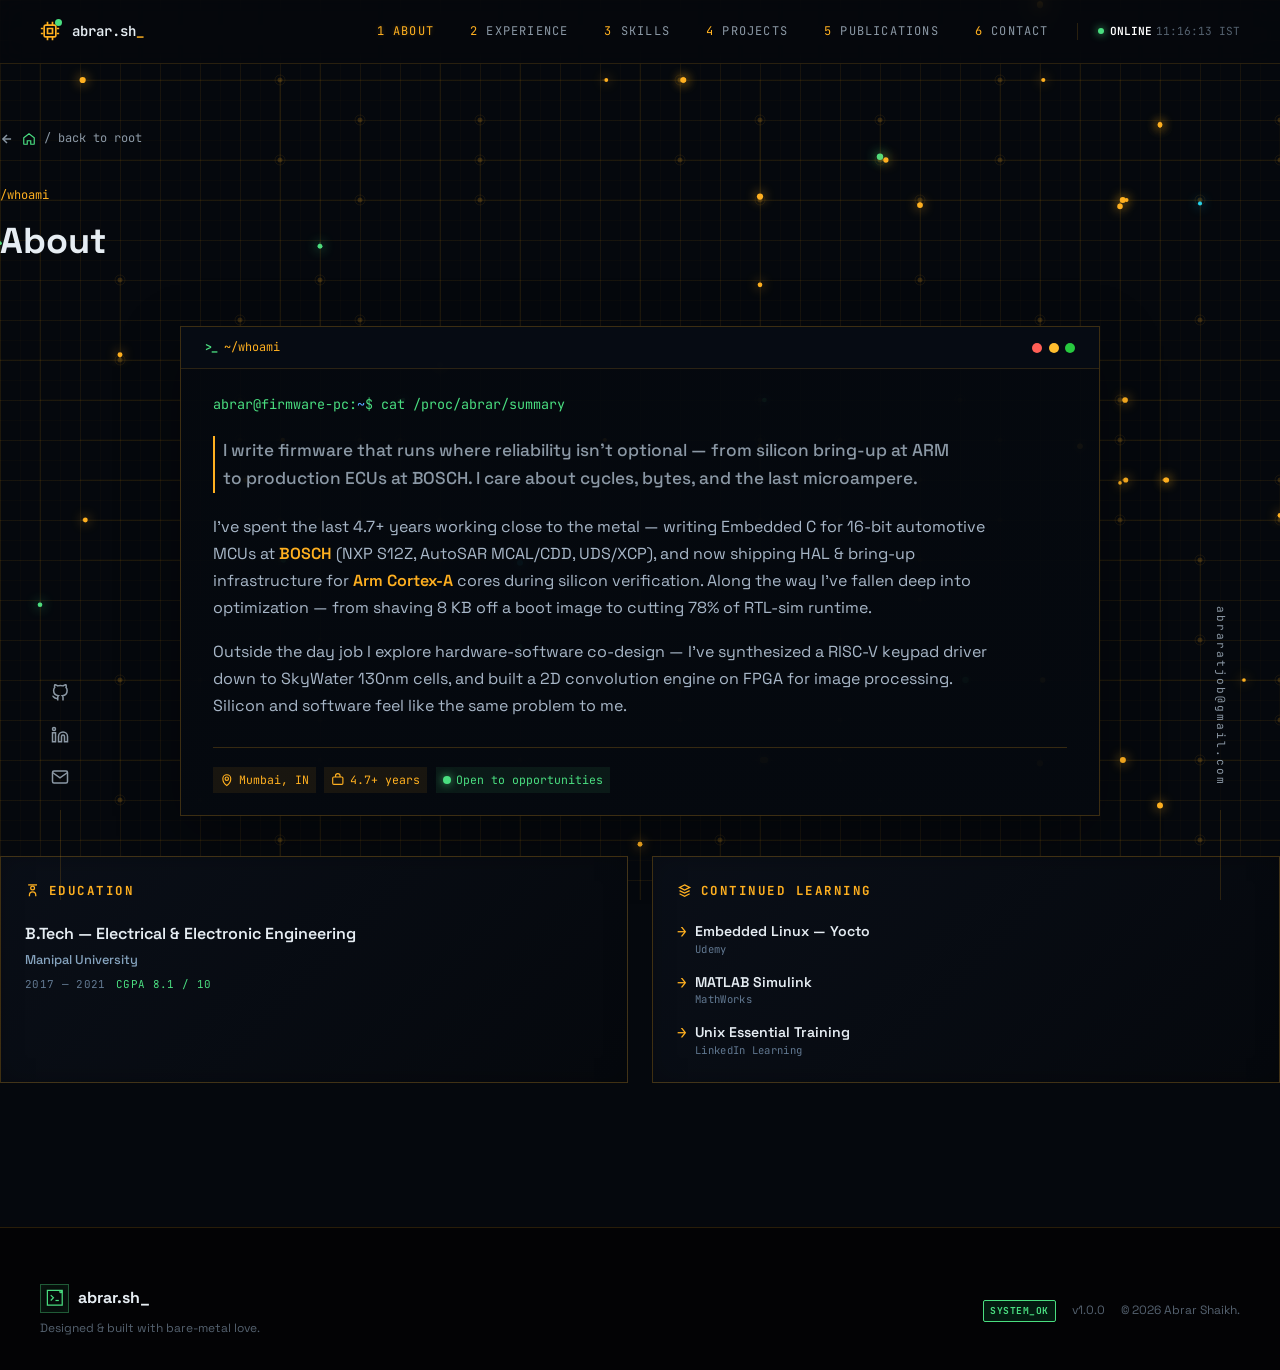
==== commit 7845c7dc: "Add GitHub repository link to README" ====
--- a/about.html
+++ b/about.html
@@ -100,6 +100,7 @@
             <a href="index.html" class="back-link">
                 <!-- Arrow Left SVG -->
                 <svg class="back-icon" width="14" height="14" viewBox="0 0 24 24" fill="none" stroke="currentColor" stroke-width="2.5"><line x1="19" y1="12" x2="5" y2="12"></line><polyline points="12 19 5 12 12 5"></polyline></svg>
+                <svg class="back-home-icon" width="14" height="14" viewBox="0 0 24 24" fill="none" stroke="currentColor" stroke-width="2"><path d="m3 10 9-7 9 7v10a1 1 0 0 1-1 1h-5v-6H9v6H4a1 1 0 0 1-1-1z"></path></svg>
                 <span>/ back to root</span>
             </a>
         </div>
@@ -110,55 +111,80 @@
         </div>
 
         <!-- Terminal Bio -->
-        <div class="terminal-panel">
-            <div class="terminal-header">
-                <div class="terminal-buttons">
+        <section class="terminal-panel about-terminal" aria-label="Abrar's firmware engineering summary">
+            <div class="terminal-header about-terminal-header">
+                <span class="terminal-context"><span class="terminal-shell-prompt" aria-hidden="true">&gt;_</span> ~/whoami</span>
+                <div class="terminal-buttons" aria-hidden="true">
                     <span class="terminal-btn close"></span>
                     <span class="terminal-btn minimize"></span>
                     <span class="terminal-btn expand"></span>
                 </div>
-                <span class="terminal-title">bash</span>
-            </div>
-            <div class="terminal-body">
+            </div>
+            <div class="terminal-body about-terminal-body">
                 <div class="terminal-line prompt">
                     <span class="usr">abrar</span>@<span class="host">firmware-pc</span>:<span class="dir">~</span>$ cat /proc/abrar/summary
                 </div>
-                <div class="terminal-line output">
+                <div class="terminal-line output about-terminal-lead">
                     I write firmware that runs where reliability isn't optional — from silicon bring-up at ARM to production ECUs at BOSCH. I care about cycles, bytes, and the last microampere.
                 </div>
-            </div>
-        </div>
+                <div class="about-terminal-copy">
+                    <p>
+                        I’ve spent the last 4.7+ years working close to the metal — writing Embedded C for 16-bit automotive MCUs at <strong>BOSCH</strong> (NXP S12Z, AutoSAR MCAL/CDD, UDS/XCP), and now shipping HAL &amp; bring-up infrastructure for <strong>Arm Cortex-A</strong> cores during silicon verification. Along the way I’ve fallen deep into optimization — from shaving 8 KB off a boot image to cutting 78% of RTL-sim runtime.
+                    </p>
+                    <p>
+                        Outside the day job I explore hardware-software co-design — I’ve synthesized a RISC-V keypad driver down to SkyWater 130nm cells, and built a 2D convolution engine on FPGA for image processing. Silicon and software feel like the same problem to me.
+                    </p>
+                </div>
+                <div class="about-terminal-status" aria-label="Profile details">
+                    <span class="about-status-item">
+                        <svg viewBox="0 0 24 24" fill="none" stroke="currentColor" stroke-width="2"><circle cx="12" cy="10" r="3"></circle><path d="M12 22s7-5.1 7-12a7 7 0 1 0-14 0c0 6.9 7 12 7 12z"></path></svg>
+                        Mumbai, IN
+                    </span>
+                    <span class="about-status-item">
+                        <svg viewBox="0 0 24 24" fill="none" stroke="currentColor" stroke-width="2"><rect x="3" y="7" width="18" height="13" rx="2"></rect><path d="M8 7V5a4 4 0 0 1 8 0v2"></path></svg>
+                        4.7+ years
+                    </span>
+                    <span class="about-availability"><span></span> Open to opportunities</span>
+                </div>
+            </div>
+        </section>
 
         <!-- Grid for Education and Continued Learning -->
         <div class="about-grid">
             <!-- Education -->
             <div class="about-card">
-                <h3 class="about-card-title">// Education</h3>
+                <h3 class="about-card-title">
+                    <svg class="about-card-heading-icon" viewBox="0 0 24 24" fill="none" stroke="currentColor" stroke-width="2"><circle cx="12" cy="8" r="3"></circle><path d="M7 21v-2a5 5 0 0 1 10 0v2"></path><path d="M5 3h14"></path></svg>
+                    <span>Education</span>
+                </h3>
                 <div class="about-card-body">
                     <div class="edu-item">
                         <div class="edu-degree">B.Tech — Electrical & Electronic Engineering</div>
                         <div class="edu-university">Manipal University</div>
-                        <div class="edu-meta">2017 — 2021 · CGPA 8.1 / 10</div>
+                        <div class="edu-meta"><span>2017 — 2021</span><span class="edu-score">CGPA 8.1 / 10</span></div>
                     </div>
                 </div>
             </div>
 
             <!-- Continued Learning -->
             <div class="about-card">
-                <h3 class="about-card-title">// Continued Learning</h3>
+                <h3 class="about-card-title">
+                    <svg class="about-card-heading-icon" viewBox="0 0 24 24" fill="none" stroke="currentColor" stroke-width="2"><path d="m12 3 8 4-8 4-8-4 8-4Z"></path><path d="m4 12 8 4 8-4"></path><path d="m4 17 8 4 8-4"></path></svg>
+                    <span>Continued Learning</span>
+                </h3>
                 <div class="about-card-body">
                     <ul class="learning-list">
                         <li>
                             <span class="list-bullet">→</span>
-                            <span class="list-text"><strong>Embedded Linux</strong> — Yocto (Udemy)</span>
+                            <span class="list-text"><strong>Embedded Linux — Yocto</strong><small>Udemy</small></span>
                         </li>
                         <li>
                             <span class="list-bullet">→</span>
-                            <span class="list-text"><strong>MATLAB Simulink</strong> (MathWorks)</span>
+                            <span class="list-text"><strong>MATLAB Simulink</strong><small>MathWorks</small></span>
                         </li>
                         <li>
                             <span class="list-bullet">→</span>
-                            <span class="list-text"><strong>Unix Essential Training</strong> (LinkedIn Learning)</span>
+                            <span class="list-text"><strong>Unix Essential Training</strong><small>LinkedIn Learning</small></span>
                         </li>
                     </ul>
                 </div>
@@ -170,7 +196,17 @@
     <footer class="site-footer">
         <div class="container footer-container">
             <div>
-                <span class="footer-logo">abrar.sh_</span>
+                <div class="footer-brand">
+                    <span class="footer-shell-mark" aria-hidden="true">
+                        <svg viewBox="0 0 32 32" fill="none" stroke="currentColor" stroke-width="1.8">
+                            <path class="shell-frame" d="M5 5h22v22H5z"></path>
+                            <path class="shell-prompt" d="m10 12 4 4-4 4"></path>
+                            <path class="shell-cursor" d="M17 20h5"></path>
+                            <circle class="shell-signal" cx="25" cy="7" r="1.5"></circle>
+                        </svg>
+                    </span>
+                    <span class="footer-logo">abrar.sh_</span>
+                </div>
                 <p style="margin-top: 0.25rem;">Designed & built with bare-metal love.</p>
             </div>
             <div class="footer-status-group">
@@ -185,6 +221,3 @@
     <script src="app.js"></script>
 </body>
 </html>
-
-
-
--- a/styles.css
+++ b/styles.css
@@ -422,6 +422,10 @@
         grid-template-columns: 1fr;
         gap: 3rem;
     }
+
+    .hero-layout > * {
+        min-width: 0;
+    }
 }
 
 .boot-loader-line {
@@ -484,6 +488,25 @@
     margin-bottom: 2.5rem;
 }
 
+@media (max-width: 768px) {
+    .hero-left {
+        width: 100%;
+        max-width: calc(100vw - 3rem);
+    }
+
+    .cta-group {
+        flex-wrap: wrap;
+    }
+
+    .hero-socials {
+        flex-basis: 100%;
+    }
+
+    .profile-subtext {
+        overflow-wrap: anywhere;
+    }
+}
+
 .btn-solid-gold {
     background-color: var(--accent-gold);
     color: var(--bg-primary);
@@ -555,15 +578,6 @@
 }
 
 /* Landing metrics grid */
-.metrics-row {
-    display: flex;
-    gap: 2rem;
-    margin-top: 3.5rem;
-    border-top: 1px solid var(--border-color);
-    padding-top: 2rem;
-    flex-wrap: wrap;
-}
-
 .metric-item {
     flex: 1;
     min-width: 110px;
@@ -573,9 +587,10 @@
     font-family: var(--font-mono);
     font-size: 1.5rem;
     font-weight: 700;
-    color: var(--accent-gold);
+    color: var(--accent-amber);
     margin-bottom: 0.25rem;
     display: block;
+    text-shadow: 0 0 20px rgba(255, 176, 32, 0.45), 0 0 40px rgba(255, 176, 32, 0.18);
 }
 
 .metric-label {
@@ -596,11 +611,6 @@
     align-items: center;
     justify-content: center;
     position: relative;
-}
-
-#chip-canvas {
-    width: 100%;
-    height: 100%;
 }
 
 /* Explore Card Deck Section */
@@ -1832,6 +1842,89 @@
     color: var(--text-primary);
 }
 
+.footer-brand {
+    display: inline-flex;
+    align-items: center;
+    gap: 0.55rem;
+}
+
+.footer-shell-mark {
+    width: 1.8rem;
+    height: 1.8rem;
+    display: inline-grid;
+    place-items: center;
+    color: var(--accent-green);
+    border: 1px solid rgba(74, 222, 128, 0.38);
+    background: rgba(74, 222, 128, 0.04);
+    box-shadow: inset 0 0 0.75rem rgba(74, 222, 128, 0.06);
+    transition: color 0.25s ease, border-color 0.25s ease, background-color 0.25s ease, box-shadow 0.25s ease, transform 0.25s ease;
+}
+
+.footer-shell-mark svg {
+    width: 1.35rem;
+    height: 1.35rem;
+    overflow: visible;
+}
+
+.footer-shell-mark .shell-frame,
+.footer-shell-mark .shell-prompt,
+.footer-shell-mark .shell-cursor,
+.footer-shell-mark .shell-signal {
+    transform-box: fill-box;
+    transform-origin: center;
+}
+
+.footer-shell-mark:hover {
+    color: var(--accent-amber);
+    border-color: var(--accent-amber);
+    background-color: rgba(255, 176, 32, 0.1);
+    box-shadow: 0 0 1.1rem rgba(255, 176, 32, 0.28), inset 0 0 0.75rem rgba(255, 176, 32, 0.14);
+    transform: translateY(-2px) rotate(-4deg);
+}
+
+.footer-shell-mark:hover .shell-frame {
+    animation: shell-frame-pulse 0.85s ease-in-out infinite alternate;
+}
+
+.footer-shell-mark:hover .shell-prompt {
+    animation: shell-prompt-nudge 0.5s ease-in-out infinite alternate;
+}
+
+.footer-shell-mark:hover .shell-cursor {
+    animation: shell-cursor-blink 0.45s steps(2, end) infinite;
+}
+
+.footer-shell-mark:hover .shell-signal {
+    animation: shell-signal-ping 0.8s ease-out infinite;
+}
+
+@keyframes shell-frame-pulse {
+    to { transform: scale(1.08); }
+}
+
+@keyframes shell-prompt-nudge {
+    to { transform: translateX(2px); }
+}
+
+@keyframes shell-cursor-blink {
+    50% { opacity: 0.15; }
+}
+
+@keyframes shell-signal-ping {
+    to { transform: scale(2.2); opacity: 0; }
+}
+
+@media (prefers-reduced-motion: reduce) {
+    .footer-shell-mark,
+    .footer-shell-mark:hover .shell-frame,
+    .footer-shell-mark:hover .shell-prompt,
+    .footer-shell-mark:hover .shell-cursor,
+    .footer-shell-mark:hover .shell-signal {
+        animation: none;
+        transform: none;
+    }
+}
+
 .footer-logo .highlight {
     color: var(--accent-gold);
 }
@@ -1921,90 +2014,13 @@
 .back-link:hover .back-icon {
     transform: translateX(-4px);
 }
-
-/* CPU Visualizer & Console */
-.cpu-console-buttons {
-    display: flex;
-    justify-content: center;
-    gap: 0.5rem;
-    margin-top: 1rem;
-    background-color: rgba(12, 13, 18, 0.5);
-    border: 1px solid var(--border-color);
-    border-radius: 4px;
-    padding: 0.25rem;
-    width: fit-content;
-    margin-left: auto;
-    margin-right: auto;
-}
-.btn-cpu-toggle {
-    background: transparent;
-    border: none;
-    color: var(--text-secondary);
-    font-family: var(--font-mono);
-    font-size: 0.7rem;
-    padding: 0.5rem 1rem;
-    cursor: pointer;
-    border-radius: 3px;
-    transition: all var(--transition-speed);
-    text-transform: uppercase;
-    letter-spacing: 0.5px;
-}
-.btn-cpu-toggle.active {
-    background-color: var(--accent-gold);
-    color: #030305;
-    font-weight: 700;
-}
-.btn-cpu-toggle:hover:not(.active) {
-    color: var(--accent-gold);
-    background-color: rgba(255, 176, 0, 0.05);
-}
-.cpu-mode-desc {
-    margin-left: auto;
-    margin-right: auto;
-    margin-top: 0.5rem;
-    font-family: var(--font-mono);
-    font-size: 0.65rem;
-    color: var(--text-muted);
-    text-align: center;
-    letter-spacing: 0.5px;
-}
-.live-logs-container {
-    background-color: rgba(3, 3, 5, 0.85);
-    border: 1px solid var(--border-color);
-    border-radius: 4px;
-    width: 100%;
-    margin-bottom: 1rem;
-    font-family: var(--font-mono);
-    font-size: 0.7rem;
-    overflow: hidden;
-    height: 72px;
-    display: none;
-    flex-direction: column;
-    justify-content: flex-end;
-    padding: 0.5rem;
-    box-sizing: border-box;
-    box-shadow: inset 0 0 10px rgba(0,0,0,0.8);
-}
-.live-logs-container.active {
-    display: flex;
-}
-.log-line {
-    line-height: 1.3;
-    opacity: 0;
-    transform: translateY(5px);
-    animation: log-fade-in 0.2s forwards ease-out;
-}
-.log-line.ok {
+.back-home-icon {
     color: var(--accent-green);
-}
-.log-line.warn {
-    color: var(--accent-gold);
-}
-@keyframes log-fade-in {
-    to {
-        opacity: 1;
-        transform: translateY(0);
-    }
+    transition: color var(--transition-speed) ease, transform var(--transition-speed) ease;
+}
+.back-link:hover .back-home-icon {
+    color: var(--accent-gold);
+    transform: translateY(-2px) scale(1.08);
 }
 
 /* Terminal Panel */
@@ -2066,12 +2082,153 @@
     border-left: 2px solid var(--accent-gold);
 }
 
+.about-terminal {
+    max-width: 920px;
+    margin: 0 auto 2.5rem;
+    border-color: rgba(255, 176, 32, 0.22);
+    border-radius: 0;
+    background:
+        linear-gradient(rgba(5, 9, 15, 0.94), rgba(5, 9, 15, 0.98)),
+        repeating-linear-gradient(0deg, transparent 0 25px, rgba(74, 222, 128, 0.025) 26px);
+    box-shadow: 0 1.25rem 3.5rem rgba(0, 0, 0, 0.34);
+}
+
+.about-terminal-header {
+    min-height: 2.6rem;
+    padding: 0.55rem 1.5rem;
+    background: rgba(7, 12, 19, 0.96);
+}
+
+.terminal-context {
+    font-family: var(--font-mono);
+    font-size: 0.74rem;
+    color: var(--accent-amber);
+}
+
+.terminal-shell-prompt,
+.about-card-shell {
+    color: var(--accent-green);
+    font-weight: 700;
+    letter-spacing: -0.08em;
+}
+
+.about-terminal-header .terminal-buttons {
+    margin-left: auto;
+}
+
+.about-terminal-body {
+    padding: 1.5rem 2rem 1.35rem;
+    font-family: var(--font-heading);
+    font-size: 1rem;
+    line-height: 1.7;
+}
+
+.about-terminal .terminal-line {
+    margin-bottom: 1.25rem;
+}
+
+.about-terminal .terminal-line.prompt {
+    font-family: var(--font-mono);
+    font-size: 0.84rem;
+    color: var(--accent-green);
+}
+
+.about-terminal-lead {
+    max-width: 740px;
+    padding: 0 0 0 0.85rem;
+    border-left: 2px solid var(--accent-amber);
+    color: var(--text-primary);
+    font-size: 1.08rem;
+    font-weight: 500;
+    line-height: 1.65;
+}
+
+.about-terminal-copy {
+    max-width: 780px;
+    color: #a8b7c8;
+}
+
+.about-terminal-copy p {
+    margin: 0 0 1rem;
+}
+
+.about-terminal-copy strong {
+    color: var(--accent-amber);
+    font-weight: 600;
+}
+
+.about-terminal-status {
+    display: flex;
+    flex-wrap: wrap;
+    gap: 0.55rem;
+    align-items: center;
+    margin-top: 1.75rem;
+    padding-top: 1.15rem;
+    border-top: 1px solid rgba(255, 176, 32, 0.2);
+    font-family: var(--font-mono);
+    font-size: 0.72rem;
+}
+
+.about-status-item,
+.about-availability {
+    display: inline-flex;
+    align-items: center;
+    gap: 0.35rem;
+    padding: 0.22rem 0.42rem;
+    color: var(--accent-amber);
+    background: rgba(255, 176, 32, 0.08);
+}
+
+.about-status-item svg {
+    width: 0.85rem;
+    height: 0.85rem;
+}
+
+.about-availability {
+    color: var(--accent-green);
+    background: rgba(74, 222, 128, 0.08);
+}
+
+.about-availability > span {
+    width: 0.5rem;
+    height: 0.5rem;
+    border-radius: 50%;
+    background: var(--accent-green);
+    box-shadow: 0 0 0.55rem rgba(74, 222, 128, 0.8);
+    animation: about-status-pulse 1.8s ease-in-out infinite;
+}
+
+@keyframes about-status-pulse {
+    50% { opacity: 0.38; transform: scale(0.75); }
+}
+
+@media (max-width: 768px) {
+    .about-terminal-body {
+        padding: 1.2rem;
+    }
+
+    .about-terminal-header {
+        padding: 0.55rem 1rem;
+    }
+
+    .about-terminal-lead {
+        font-size: 1rem;
+    }
+}
+
+@media (prefers-reduced-motion: reduce) {
+    .about-availability > span {
+        animation: none;
+    }
+}
+
 /* About Grid */
 .about-grid {
     display: grid;
-    grid-template-columns: 1fr 1fr;
+    grid-template-columns: repeat(2, minmax(0, 1fr));
     gap: 1.5rem;
     margin-top: 2rem;
+    align-items: stretch;
 }
 @media (max-width: 768px) {
     .about-grid {
@@ -2079,62 +2236,155 @@
     }
 }
 .about-card {
-    background-color: var(--bg-card);
-    border: 1px solid var(--border-color);
-    border-radius: 4px;
+    position: relative;
+    overflow: hidden;
+    min-height: 13rem;
     padding: 1.5rem;
-    transition: border-color var(--transition-speed), background-color var(--transition-speed);
-}
+    border: 1px solid rgba(255, 176, 32, 0.23);
+    border-radius: 0;
+    background:
+        linear-gradient(135deg, rgba(10, 15, 24, 0.98), rgba(5, 8, 13, 0.98)),
+        var(--bg-card);
+    box-shadow: inset 0 0 1.5rem rgba(0, 0, 0, 0.2);
+    transition: transform 0.3s cubic-bezier(0.22, 1, 0.36, 1), border-color 0.25s ease, box-shadow 0.3s ease;
+}
+
+.about-card::after {
+    position: absolute;
+    inset: 0;
+    content: '';
+    pointer-events: none;
+    background: linear-gradient(115deg, transparent 38%, rgba(255, 176, 32, 0.11) 50%, transparent 62%);
+    transform: translateX(-130%);
+}
+
 .about-card:hover {
     border-color: var(--accent-gold);
-    background-color: var(--bg-card-hover);
-}
+    box-shadow: 0 0.85rem 2rem rgba(0, 0, 0, 0.3), 0 0 1.25rem rgba(255, 176, 32, 0.1);
+    transform: translateY(-5px);
+}
+
+.about-card:hover::after {
+    animation: about-card-scan 0.8s ease-out;
+}
+
 .about-card-title {
-    font-family: var(--font-mono);
-    font-size: 0.95rem;
-    color: var(--accent-gold);
-    margin-bottom: 1.25rem;
-    border-bottom: 1px solid rgba(255, 176, 0, 0.08);
-    padding-bottom: 0.5rem;
+    display: flex;
+    align-items: center;
+    gap: 0.55rem;
+    font-family: var(--font-mono);
+    font-size: 0.78rem;
+    font-weight: 700;
+    color: var(--accent-gold);
+    letter-spacing: 0.2em;
+    text-transform: uppercase;
+    margin-bottom: 1.35rem;
+}
+
+.about-card-heading-icon {
+    width: 0.95rem;
+    height: 0.95rem;
+    flex: 0 0 auto;
+    color: var(--accent-gold);
+    transition: transform 0.3s ease, color 0.3s ease;
+}
+
+.about-card:hover .about-card-heading-icon {
+    color: var(--accent-green);
+    transform: rotate(-10deg) scale(1.15);
 }
 .edu-item {
     display: flex;
     flex-direction: column;
-    gap: 0.35rem;
+    gap: 0.3rem;
 }
 .edu-degree {
     font-size: 1rem;
     font-weight: 600;
     color: var(--text-primary);
+    line-height: 1.45;
 }
 .edu-university {
-    color: var(--accent-gold);
-    font-size: 0.85rem;
+    color: #86a4bf;
+    font-size: 0.8rem;
     font-weight: 500;
 }
 .edu-meta {
-    font-family: var(--font-mono);
-    font-size: 0.75rem;
-    color: var(--text-muted);
+    display: flex;
+    flex-wrap: wrap;
+    gap: 0.65rem;
+    font-family: var(--font-mono);
+    font-size: 0.68rem;
+    color: #627992;
+    letter-spacing: 0.03em;
+}
+.edu-score {
+    color: var(--accent-green);
 }
 .learning-list {
     list-style: none;
     display: flex;
     flex-direction: column;
-    gap: 0.75rem;
+    gap: 1rem;
 }
 .learning-list li {
     display: flex;
     align-items: flex-start;
     gap: 0.5rem;
+    transition: transform 0.25s ease;
 }
 .learning-list .list-bullet {
     color: var(--accent-gold);
     font-family: var(--font-mono);
+    font-size: 1rem;
+    line-height: 1.2;
+    transition: color 0.25s ease, transform 0.25s ease;
 }
 .learning-list .list-text {
-    font-size: 0.85rem;
-    color: var(--text-secondary);
+    font-size: 0.88rem;
+    color: #86a4bf;
+    line-height: 1.4;
+}
+.learning-list .list-text strong {
+    display: block;
+    color: var(--text-primary);
+    font-weight: 600;
+}
+.learning-list .list-text small {
+    display: block;
+    color: #627992;
+    font-family: var(--font-mono);
+    font-size: 0.66rem;
+    letter-spacing: 0.03em;
+}
+.about-card:hover .learning-list li {
+    transform: translateX(4px);
+}
+.about-card:hover .learning-list li:nth-child(2) {
+    transition-delay: 0.05s;
+}
+.about-card:hover .learning-list li:nth-child(3) {
+    transition-delay: 0.1s;
+}
+.about-card:hover .list-bullet {
+    color: var(--accent-green);
+    transform: translateX(2px);
+}
+
+@keyframes about-card-scan {
+    to { transform: translateX(130%); }
+}
+
+@media (prefers-reduced-motion: reduce) {
+    .about-card,
+    .about-card::after,
+    .about-card-heading-icon,
+    .learning-list li,
+    .learning-list .list-bullet {
+        animation: none;
+        transition: none;
+    }
+}
 }
 
 /* Interactive Experience layout */
@@ -2411,6 +2661,67 @@
     opacity: 1;
 }
 
+@media (hover: hover) and (pointer: fine) {
+    .explore-grid {
+        isolation: isolate;
+    }
+
+    .explore-card {
+        transform-origin: center bottom;
+        transition: transform 0.32s cubic-bezier(0.22, 1, 0.36, 1), border-color 0.24s ease, background-color 0.24s ease, box-shadow 0.32s ease, opacity 0.24s ease, filter 0.24s ease;
+    }
+
+    .explore-grid:has(.explore-card:hover) .explore-card:not(:hover) {
+        opacity: 0.5;
+        filter: saturate(0.65);
+        transform: scale(0.965);
+    }
+
+    .explore-card:hover {
+        z-index: 1;
+        background:
+            radial-gradient(circle at 85% 12%, rgba(255, 176, 32, 0.16), transparent 42%),
+            var(--bg-card-hover);
+        border-color: var(--accent-amber);
+        box-shadow: 0 0.8rem 2rem rgba(0, 0, 0, 0.34), 0 0 1.5rem rgba(255, 176, 32, 0.14);
+        transform: translateY(-8px) scale(1.035);
+    }
+
+    .explore-card:hover .card-icon {
+        color: var(--accent-amber);
+        filter: drop-shadow(0 0 0.45rem rgba(255, 176, 32, 0.55));
+        transform: rotate(-8deg) scale(1.18);
+    }
+
+    .explore-card .card-icon,
+    .explore-card .card-num,
+    .explore-card .card-title,
+    .explore-card .card-desc,
+    .explore-card .card-enter-hint {
+        transition: color 0.24s ease, filter 0.24s ease, transform 0.32s cubic-bezier(0.22, 1, 0.36, 1), opacity 0.24s ease;
+    }
+
+    .explore-card:hover .card-num,
+    .explore-card:hover .card-title {
+        color: var(--accent-amber);
+    }
+
+    .explore-card:hover .card-enter-hint {
+        transform: translateX(4px);
+    }
+}
+
+@media (prefers-reduced-motion: reduce) {
+    .explore-card,
+    .explore-card .card-icon,
+    .explore-card .card-num,
+    .explore-card .card-title,
+    .explore-card .card-desc,
+    .explore-card .card-enter-hint {
+        transition: none;
+    }
+}
+
 /* ── Explore section title: flex with separator line ── */
 .explore-title-row {
     display: flex;
@@ -2464,16 +2775,8 @@
 /* ── SVG chip visual (Option B) container ── */
 #chip-svg-b {
     width: 100%;
+    max-width: 100%;
     height: 100%;
-    display: none;
-}
-
-#chip-canvas.hidden,
-.chip-mode-b #chip-canvas {
-    display: none;
-}
-
-.chip-mode-b #chip-svg-b {
     display: block;
 }
 
@@ -2505,77 +2808,4 @@
 }
 
 /* ── Toggle button pill (chip mode A/B) ── */
-.cpu-toggle-pill {
-    display: inline-flex;
-    align-items: center;
-    gap: 0;
-    background: var(--bg-panel);
-    border: 1px solid var(--border-line);
-    border-radius: 4px;
-    padding: 3px;
-    margin-top: 1rem;
-}
-
-.btn-cpu-toggle {
-    font-family: var(--font-mono);
-    font-size: 0.68rem;
-    font-weight: 500;
-    letter-spacing: 0.05em;
-    text-transform: uppercase;
-    padding: 0.35rem 1rem;
-    border: none;
-    background: transparent;
-    color: var(--text-secondary);
-    cursor: pointer;
-    border-radius: 3px;
-    transition: all 0.18s;
-}
-
-.btn-cpu-toggle.active {
-    background: var(--accent-amber);
-    color: var(--bg-primary);
-    font-weight: 700;
-}
-
-.btn-cpu-toggle:not(.active):hover {
-    color: var(--accent-amber);
-}
-
-.cpu-mode-label {
-    font-family: var(--font-mono);
-    font-size: 0.6rem;
-    color: var(--text-muted);
-    padding: 0 0.6rem;
-}
-
 /* ── Live logs box ── */
-.live-logs-container {
-    width: 100%;
-    max-height: 0;
-    overflow: hidden;
-    opacity: 0;
-    transition: max-height 0.4s ease, opacity 0.4s ease;
-    margin-bottom: 0;
-    font-family: var(--font-mono);
-    font-size: 0.7rem;
-    background: rgba(4, 6, 12, 0.9);
-    border: 1px solid var(--border-line);
-    border-radius: 4px;
-}
-
-.live-logs-container.active {
-    max-height: 120px;
-    opacity: 1;
-    margin-bottom: 0.75rem;
-    padding: 0.6rem 0.75rem;
-    overflow-y: auto;
-}
-
-.log-line {
-    padding: 0.1rem 0;
-    line-height: 1.6;
-}
-
-.log-line.ok   { color: var(--accent-green); }
-.log-line.warn { color: var(--accent-amber); }
-.log-line.err  { color: var(--accent-red); }
